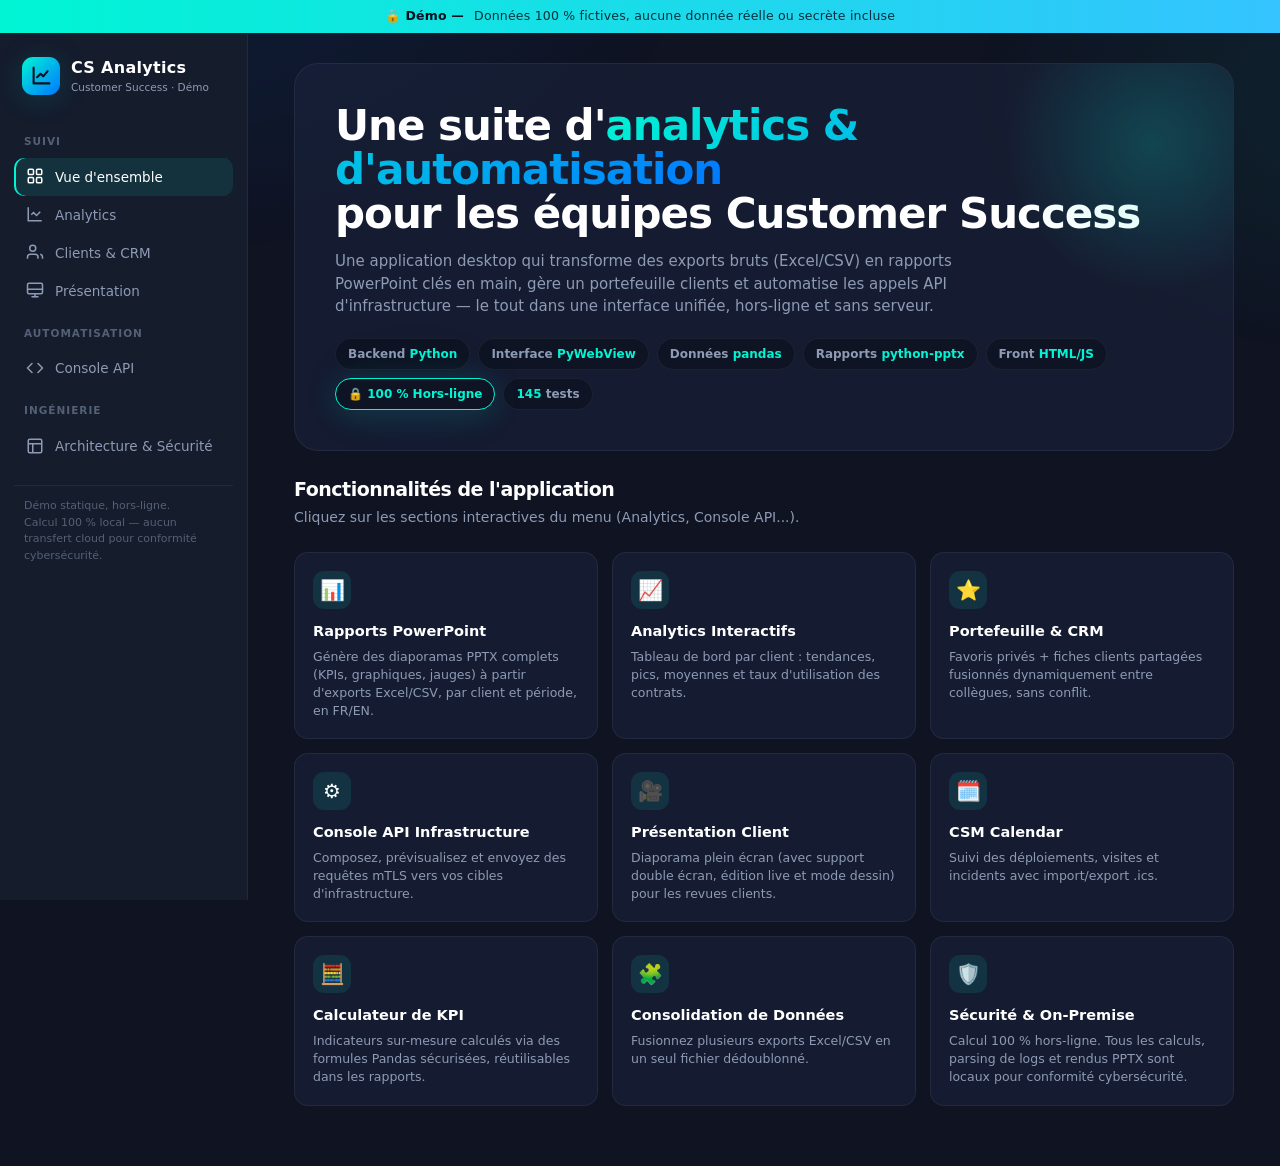
==== CS-Analytics/index.html @ fe8acfae "fix: integrate money-tracker and CS-Analytics HTML demos into subfolders to fix 404 on GitHub Pages" ====
<!DOCTYPE html>
<html lang="fr">
<head>
<meta charset="UTF-8">
<meta name="viewport" content="width=device-width, initial-scale=1.0">
<title>CS Analytics — Démo interactive</title>
<meta name="description" content="Démonstration interactive d'une application desktop d'analytics et d'automatisation (données 100 % fictives).">
<style>
  :root{
    --bg-app:#0F1322; --bg-sidebar:#151C2C; --bg-card:rgba(28,38,62,.55);
    --bg-input:rgba(13,19,33,.85); --bg-hover:rgba(255,255,255,.05);
    --accent-cyan:#00F5D4; --accent-blue:#0077FF; --accent-violet:#8F00FF;
    --grad:linear-gradient(135deg,#00F5D4 0%,#0077FF 100%);
    --grad-hover:linear-gradient(135deg,#00ffdf 0%,#1a85ff 100%);
    --glow:0 4px 30px rgba(0,245,212,.15),0 0 80px rgba(0,119,255,.05);
    --text:#FFFFFF; --text2:#8E9BB4; --text3:#536075;
    --border:1px solid rgba(255,255,255,.06);
    --r-xl:18px; --r-lg:14px; --r-md:10px; --r-sm:6px;
    --font:'Segoe UI',system-ui,-apple-system,'Inter',Roboto,sans-serif;
    --mono:ui-monospace,SFMono-Regular,Menlo,Consolas,monospace;
  }
  *,*::before,*::after{margin:0;padding:0;box-sizing:border-box}
  html{-webkit-font-smoothing:antialiased}
  body{background:var(--bg-app);color:var(--text);font-family:var(--font);font-size:14px;line-height:1.5;overflow-x:hidden}
  body::before{content:"";position:fixed;inset:0;background:
    radial-gradient(900px 500px at 12% -5%,rgba(0,119,255,.10),transparent 60%),
    radial-gradient(800px 500px at 110% 10%,rgba(0,245,212,.08),transparent 55%);
    pointer-events:none;z-index:0}
  a{color:inherit}
  ::-webkit-scrollbar{width:9px;height:9px}
  ::-webkit-scrollbar-thumb{background:rgba(255,255,255,.10);border-radius:10px}

  /* Demo banner */
  .demo-strip{position:sticky;top:0;z-index:50;display:flex;gap:10px;align-items:center;justify-content:center;
    padding:7px 14px;font-size:12.5px;font-weight:600;color:#04121f;
    background:linear-gradient(90deg,#00F5D4,#34c3ff);letter-spacing:.2px}
  .demo-strip span{opacity:.85;font-weight:500}

  .app{position:relative;z-index:1;display:flex;min-height:calc(100vh - 34px)}

  /* Sidebar */
  .sidebar{width:248px;flex-shrink:0;background:var(--bg-sidebar);border-right:var(--border);
    padding:22px 14px;position:sticky;top:34px;height:calc(100vh - 34px);overflow-y:auto}
  .brand{display:flex;align-items:center;gap:11px;padding:0 8px 22px}
  .brand .logo{width:38px;height:38px;border-radius:11px;background:var(--grad);display:grid;place-items:center;
    box-shadow:var(--glow);flex-shrink:0}
  .brand .logo svg{width:21px;height:21px;color:#04121f}
  .brand b{font-size:16px;font-weight:800;letter-spacing:.3px}
  .brand small{display:block;color:var(--text2);font-size:10.5px;font-weight:500}
  .nav-label{font-size:10.5px;text-transform:uppercase;letter-spacing:1px;color:var(--text3);
    font-weight:700;margin:16px 10px 8px}
  .nav-item{display:flex;align-items:center;gap:11px;width:100%;border:none;background:transparent;color:var(--text2);
    padding:10px 12px;border-radius:var(--r-md);cursor:pointer;font-size:13.5px;font-family:inherit;font-weight:500;
    text-align:left;transition:.15s}
  .nav-item svg{width:18px;height:18px;flex-shrink:0}
  .nav-item:hover{background:var(--bg-hover);color:var(--text)}
  .nav-item.active{background:rgba(0,245,212,.10);color:var(--text);box-shadow:inset 2px 0 0 var(--accent-cyan)}
  .sidebar-foot{margin-top:20px;padding:12px 10px;border-top:var(--border);color:var(--text3);font-size:11px}
  .sidebar-foot a{color:var(--accent-cyan);text-decoration:none}

  /* Main */
  .main{flex:1;min-width:0;padding:30px clamp(16px,4vw,46px) 60px}
  .view{display:none;animation:fade .35s ease}
  .view.active{display:block}
  @keyframes fade{from{opacity:0;transform:translateY(8px)}to{opacity:1;transform:none}}
  .page-head{margin-bottom:24px}
  .page-head h1{font-size:clamp(22px,3.4vw,30px);font-weight:800;letter-spacing:-.5px}
  .page-head p{color:var(--text2);margin-top:4px;font-size:14px}

  .card{background:var(--bg-card);border:var(--border);border-radius:var(--r-xl);padding:22px;
    backdrop-filter:blur(8px);box-shadow:0 8px 30px rgba(0,0,0,.18)}
  .card h2{font-size:16px;font-weight:700;display:flex;align-items:center;gap:9px;margin-bottom:4px}
  .card h2 .dot{width:8px;height:8px;border-radius:3px;background:var(--grad)}
  .muted{color:var(--text2);font-size:13px}
  .grid{display:grid;gap:16px}

  /* Hero */
  .hero{background:var(--bg-card);border:var(--border);border-radius:24px;padding:clamp(24px,4vw,40px);
    position:relative;overflow:hidden;margin-bottom:24px}
  .hero::after{content:"";position:absolute;right:-80px;top:-80px;width:320px;height:320px;border-radius:50%;
    background:radial-gradient(circle,rgba(0,245,212,.18),transparent 65%);pointer-events:none}
  .hero h1{font-size:clamp(26px,5vw,42px);font-weight:900;letter-spacing:-1px;line-height:1.05}
  .hero h1 .g{background:var(--grad);-webkit-background-clip:text;background-clip:text;color:transparent}
  .hero p{color:var(--text2);max-width:640px;margin-top:14px;font-size:15px}
  .hero .tags{display:flex;flex-wrap:wrap;gap:8px;margin-top:20px}
  .tag{font-size:12px;font-weight:600;padding:6px 12px;border-radius:100px;background:var(--bg-input);
    border:var(--border);color:var(--text2)}
  .tag b{color:var(--accent-cyan)}

  /* Feature bento */
  .bento{display:grid;grid-template-columns:repeat(auto-fill,minmax(230px,1fr));gap:14px}
  .feat{background:var(--bg-card);border:var(--border);border-radius:var(--r-lg);padding:18px;transition:.18s;cursor:default}
  .feat:hover{transform:translateY(-3px);border-color:rgba(0,245,212,.3);box-shadow:var(--glow)}
  .feat .ic{width:38px;height:38px;border-radius:11px;background:rgba(0,245,212,.10);display:grid;place-items:center;margin-bottom:12px}
  .feat .ic svg{width:20px;height:20px;color:var(--accent-cyan)}
  .feat h3{font-size:14.5px;font-weight:700;margin-bottom:5px}
  .feat p{font-size:12.5px;color:var(--text2);line-height:1.45}

  /* KPI cards */
  .kpis{display:grid;grid-template-columns:repeat(auto-fit,minmax(150px,1fr));gap:14px;margin-bottom:18px}
  .kpi{background:var(--bg-card);border:var(--border);border-radius:var(--r-lg);padding:16px 18px;position:relative;overflow:hidden}
  .kpi::before{content:"";position:absolute;left:0;top:0;width:100%;height:3px;background:var(--grad)}
  .kpi .v{font-size:30px;font-weight:800;letter-spacing:-1px;line-height:1}
  .kpi .l{color:var(--text2);font-size:12px;margin-top:7px}
  .kpi .d{font-size:11.5px;font-weight:700;margin-top:6px}
  .up{color:#3FB950} .down{color:#FF6B6B} .flat{color:var(--text3)}

  /* Controls */
  .controls{display:flex;flex-wrap:wrap;gap:12px;align-items:flex-end;margin-bottom:20px}
  .field{display:flex;flex-direction:column;gap:6px}
  .field label{font-size:11.5px;color:var(--text2);font-weight:600;text-transform:uppercase;letter-spacing:.5px}
  select,input,textarea{background:var(--bg-input);border:var(--border);border-radius:var(--r-sm);color:var(--text);
    font-family:inherit;font-size:13.5px;padding:9px 12px;outline:none;transition:.15s}
  select:focus,input:focus,textarea:focus{border-color:rgba(0,245,212,.4);box-shadow:0 0 0 3px rgba(0,245,212,.07)}
  textarea{resize:vertical;font-family:var(--mono);font-size:12.5px;line-height:1.5;width:100%}
  .seg{display:inline-flex;background:var(--bg-input);border-radius:100px;padding:3px;gap:3px;border:var(--border)}
  .seg button{border:none;background:transparent;color:var(--text2);font-family:inherit;font-weight:600;font-size:13px;
    padding:7px 16px;border-radius:100px;cursor:pointer;transition:.15s}
  .seg button.on{background:var(--grad);color:#04121f}

  .btn{display:inline-flex;align-items:center;gap:8px;border:none;border-radius:var(--r-md);cursor:pointer;
    font-family:inherit;font-weight:700;font-size:13.5px;padding:11px 20px;transition:.18s;background:var(--grad);color:#04121f;
    box-shadow:var(--glow)}
  .btn:hover{background:var(--grad-hover);transform:translateY(-2px)}
  .btn.ghost{background:var(--bg-input);color:var(--text2);border:var(--border);box-shadow:none}
  .btn.ghost:hover{color:var(--text);background:var(--bg-hover);transform:none}
  .btn:disabled{opacity:.5;cursor:not-allowed;transform:none}

  .two-col{display:grid;grid-template-columns:300px 1fr;gap:18px}
  .chart-wrap{background:var(--bg-card);border:var(--border);border-radius:var(--r-lg);padding:18px}
  .chart-wrap h3{font-size:13px;color:var(--text2);font-weight:600;margin-bottom:10px}
  .legend{display:flex;flex-wrap:wrap;gap:14px;margin-top:10px;font-size:12px;color:var(--text2)}
  .legend i{display:inline-block;width:11px;height:11px;border-radius:3px;margin-right:5px;vertical-align:-1px}
  .gauges{display:grid;grid-template-columns:repeat(auto-fit,minmax(150px,1fr));gap:14px}
  .gauge{background:var(--bg-input);border:var(--border);border-radius:var(--r-lg);padding:16px 10px;text-align:center}
  .gauge svg{width:100%;height:auto;max-width:138px}
  .gauge .lab{font-size:12.5px;color:var(--text2);margin-top:6px;font-weight:600}
  .gauge .raw{font-size:11px;color:var(--text3);margin-top:2px}

  table{width:100%;border-collapse:collapse;font-size:13px}
  th,td{text-align:left;padding:11px 12px;border-bottom:1px solid rgba(255,255,255,.05)}
  th{color:var(--text2);font-size:11px;text-transform:uppercase;letter-spacing:.5px;font-weight:700}
  tbody tr:hover{background:var(--bg-hover)}
  .pill{display:inline-block;font-size:11px;font-weight:700;padding:3px 9px;border-radius:100px}
  .pill.local{background:rgba(143,0,255,.14);color:#c9a6ff}
  .pill.shared{background:rgba(0,245,212,.12);color:var(--accent-cyan)}

  /* Console */
  .console-row{display:flex;gap:10px;margin-bottom:14px;flex-wrap:wrap}
  .method{width:120px}
  .method select{width:100%;font-weight:800}
  .tabs{display:flex;gap:8px;border-bottom:var(--border);padding-bottom:8px;margin:6px 0 14px}
  .tabs button{background:transparent;border:var(--border);color:var(--text2);border-radius:8px;padding:6px 13px;
    font-family:inherit;font-size:12.5px;cursor:pointer}
  .tabs button.on{background:rgba(0,119,255,.18);color:var(--text);border-color:var(--accent-cyan)}
  .tabpane{display:none} .tabpane.on{display:block}
  .radio-row{display:flex;flex-wrap:wrap;gap:16px;margin-bottom:12px}
  .radio{display:flex;align-items:center;gap:7px;color:var(--text);font-size:13px;cursor:pointer}
  .radio input{accent-color:var(--accent-cyan);width:15px;height:15px}

  /* Banner preview */
  .bn-toolbar{display:flex;justify-content:space-between;align-items:center;margin-bottom:8px}
  .bn-toolbar .lbl{font-size:11.5px;text-transform:uppercase;letter-spacing:.5px;color:var(--text2);font-weight:700}
  .bn-toggle{display:inline-flex;background:var(--bg-input);border-radius:100px;padding:2px;gap:2px}
  .bn-toggle button{border:none;background:transparent;color:var(--text2);font-weight:700;font-size:12px;
    padding:4px 12px;border-radius:100px;cursor:pointer;font-family:inherit}
  .bn-toggle button.on{background:var(--grad);color:#04121f}
  .banner{display:flex;align-items:flex-start;gap:12px;padding:13px 15px;border-radius:9px;border:1px solid}
  .banner .ic{flex-shrink:0;width:21px;height:21px;border-radius:50%;display:grid;place-items:center;font:italic 700 12px Georgia,serif;border:1.5px solid currentColor}
  .banner .txt{flex:1;font-size:13.5px;line-height:1.5}
  .banner .txt strong{display:block;margin-bottom:3px}
  .banner .x{flex-shrink:0;opacity:.5;cursor:pointer;border:none;background:none;color:inherit;font-size:15px}
  .banner.info{background:#E8EAF6;border-color:#C5CAE9;color:#303F9F} .banner.info .txt{color:#3C4257}
  .banner.warning{background:#FFF4E0;border-color:#FFD9A0;color:#B45309} .banner.warning .txt{color:#5C4426}
  .banner.critical{background:#FDECEA;border-color:#F5B7B1;color:#C0392B} .banner.critical .txt{color:#5C2A24}

  .result{display:flex;align-items:center;justify-content:space-between;gap:12px;padding:11px 14px;border-radius:var(--r-md);
    background:var(--bg-input);border-left:3px solid var(--text3);margin-top:9px;font-size:13px}
  .result.ok{border-left-color:#3FB950} .result.ko{border-left-color:#FF6B6B}
  .result .meta{font-size:11.5px;color:var(--text2);margin-top:2px}

  /* Architecture */
  .archi{display:flex;flex-direction:column;gap:10px}
  .layer{background:var(--bg-card);border:var(--border);border-radius:var(--r-md);padding:14px 16px}
  .layer b{font-size:13.5px} .layer .mods{display:flex;flex-wrap:wrap;gap:8px;margin-top:9px}
  .chip{font-size:11.5px;font-family:var(--mono);background:var(--bg-input);border:var(--border);
    padding:5px 10px;border-radius:6px;color:var(--text2)}
  .arrow{text-align:center;color:var(--text3);font-size:13px;line-height:1.2}
  .arrow code{color:var(--accent-cyan);font-family:var(--mono);font-size:11.5px}
  .sec-list{list-style:none;display:grid;gap:10px}
  .sec-list li{display:flex;gap:11px;align-items:flex-start;font-size:13.5px;color:var(--text2)}
  .sec-list li b{color:var(--text)}
  .sec-list .ok{color:var(--accent-cyan);flex-shrink:0;font-weight:800}
  .stat-row{display:grid;grid-template-columns:repeat(auto-fit,minmax(120px,1fr));gap:14px;margin-top:4px}
  .stat{background:var(--bg-card);border:var(--border);border-radius:var(--r-lg);padding:16px;text-align:center}
  .stat .n{font-size:26px;font-weight:800;background:var(--grad);-webkit-background-clip:text;background-clip:text;color:transparent}
  .stat .t{font-size:11.5px;color:var(--text2);margin-top:4px}

  /* Presentation (Slideshow) */
  .stage{min-height:min(58vh,520px);background:linear-gradient(135deg,#0c1020,#141d33);border:var(--border);
    border-radius:var(--r-xl);position:relative;overflow:hidden;display:flex;flex-direction:column;justify-content:center;
    padding:clamp(22px,4vw,48px)}
  .stage::before{content:"";position:absolute;left:0;top:0;width:100%;height:5px;background:var(--grad)}
  .slide{display:none;width:100%} .slide.on{display:block;animation:fade .35s}
  .slide .cl{font-size:clamp(28px,5vw,48px);font-weight:900;letter-spacing:-1.5px;line-height:1.05}
  .slide .sub{color:var(--accent-cyan);font-weight:700;margin-top:8px;font-size:clamp(15px,2.2vw,21px)}
  .slide .per{color:var(--text2);margin-top:12px;font-size:14px}
  .slide h2{margin-bottom:16px}
  .slide-kpis{display:grid;grid-template-columns:repeat(auto-fit,minmax(160px,1fr));gap:14px}
  .pres-bar{display:flex;align-items:center;justify-content:space-between;gap:14px;flex-wrap:wrap;margin-top:16px}
  .pres-feats{display:flex;flex-wrap:wrap;gap:8px}
  .pres-feats .tag b{color:var(--accent-cyan)}
  .pres-nav{display:flex;align-items:center;gap:12px}
  .pres-nav .btn{padding:9px 16px}
  .dot-nav{display:flex;gap:8px;justify-content:center;margin-top:16px}
  .dot-nav i{width:9px;height:9px;border-radius:50%;background:rgba(255,255,255,.22);cursor:pointer;transition:.2s}
  .dot-nav i.on{background:var(--accent-cyan);width:24px;border-radius:5px}

  /* Toast */
  .toast{position:fixed;right:20px;bottom:20px;z-index:100;min-width:260px;max-width:360px;background:var(--bg-sidebar);
    border:var(--border);border-left:4px solid var(--accent-cyan);border-radius:var(--r-md);padding:14px 16px;
    box-shadow:0 16px 50px rgba(0,0,0,.5);transform:translateY(140%);transition:.4s cubic-bezier(.34,1.56,.64,1);opacity:0}
  .toast.show{transform:none;opacity:1}
  .toast.err{border-left-color:#FF6B6B}
  .toast b{font-size:13.5px} .toast p{font-size:12px;color:var(--text2);margin-top:2px}

  /* Mobile */
  .burger{display:none;position:fixed;top:42px;left:12px;z-index:60;background:var(--bg-sidebar);border:var(--border);
    border-radius:10px;width:42px;height:42px;cursor:pointer;color:var(--text)}
  .burger svg{width:22px;height:22px}
  @media(max-width:860px){
    .two-col{grid-template-columns:1fr}
    .gauges{grid-template-columns:1fr}
    .burger{display:grid;place-items:center}
    .sidebar{position:fixed;left:0;top:34px;z-index:55;transform:translateX(-100%);transition:.25s;box-shadow:0 0 60px rgba(0,0,0,.6)}
    .sidebar.open{transform:none}
    .main{padding-top:64px}
    .scrim{position:fixed;inset:34px 0 0;background:rgba(0,0,0,.5);z-index:54;display:none}
    .scrim.show{display:block}
  }
</style>
</head>
<body>
<div class="demo-strip">🔒 Démo — <span>Données 100 % fictives, aucune donnée réelle ou secrète incluse</span></div>

<button class="burger" id="burger" aria-label="Menu">
  <svg viewBox="0 0 24 24" fill="none" stroke="currentColor" stroke-width="2"><line x1="3" y1="6" x2="21" y2="6"/><line x1="3" y1="12" x2="21" y2="12"/><line x1="3" y1="18" x2="21" y2="18"/></svg>
</button>
<div class="scrim" id="scrim"></div>

<div class="app">
  <aside class="sidebar" id="sidebar">
    <div class="brand">
      <div class="logo"><svg viewBox="0 0 24 24" fill="none" stroke="currentColor" stroke-width="2.4" stroke-linecap="round" stroke-linejoin="round"><path d="M3 3v18h18"/><path d="m7 14 4-4 3 3 5-6"/></svg></div>
      <div><b>CS Analytics</b><small>Customer Success · Démo</small></div>
    </div>
    <div class="nav-label">Suivi</div>
    <button class="nav-item active" data-view="overview"><svg viewBox="0 0 24 24" fill="none" stroke="currentColor" stroke-width="2"><rect x="3" y="3" width="7" height="7" rx="1.5"/><rect x="14" y="3" width="7" height="7" rx="1.5"/><rect x="3" y="14" width="7" height="7" rx="1.5"/><rect x="14" y="14" width="7" height="7" rx="1.5"/></svg> Vue d'ensemble</button>
    <button class="nav-item" data-view="analytics"><svg viewBox="0 0 24 24" fill="none" stroke="currentColor" stroke-width="2"><path d="M3 3v18h18"/><path d="m19 9-5 5-4-4-3 3"/></svg> Analytics</button>
    <button class="nav-item" data-view="crm"><svg viewBox="0 0 24 24" fill="none" stroke="currentColor" stroke-width="2"><path d="M16 21v-2a4 4 0 0 0-4-4H6a4 4 0 0 0-4 4v2"/><circle cx="9" cy="7" r="4"/><path d="M22 21v-2a4 4 0 0 0-3-3.87"/></svg> Clients &amp; CRM</button>
    <button class="nav-item" data-view="presentation"><svg viewBox="0 0 24 24" fill="none" stroke="currentColor" stroke-width="2" stroke-linecap="round" stroke-linejoin="round"><rect x="2" y="3" width="20" height="14" rx="2"/><line x1="2" y1="11" x2="22" y2="11"/><path d="M12 17v4"/><path d="M8 21h8"/></svg> Présentation</button>
    <div class="nav-label">Automatisation</div>
    <button class="nav-item" data-view="console"><svg viewBox="0 0 24 24" fill="none" stroke="currentColor" stroke-width="2" stroke-linecap="round" stroke-linejoin="round"><polyline points="16 18 22 12 16 6"/><polyline points="8 6 2 12 8 18"/></svg> Console API</button>
    <div class="nav-label">Ingénierie</div>
    <button class="nav-item" data-view="archi"><svg viewBox="0 0 24 24" fill="none" stroke="currentColor" stroke-width="2"><rect x="3" y="3" width="18" height="18" rx="2"/><path d="M3 9h18M9 21V9"/></svg> Architecture &amp; Sécurité</button>
    <div class="sidebar-foot">
      Démo statique, hors-ligne.<br>Calcul 100 % local — aucun transfert cloud pour conformité cybersécurité.
    </div>
  </aside>

  <main class="main">
    <!-- ════ OVERVIEW ════ -->
    <section class="view active" id="view-overview">
      <div class="hero">
        <h1>Une suite d'<span class="g">analytics &amp; d'automatisation</span><br>pour les équipes Customer Success</h1>
        <p>Une application desktop qui transforme des exports bruts (Excel/CSV) en rapports PowerPoint clés en main, gère un portefeuille clients et automatise les appels API d'infrastructure — le tout dans une interface unifiée, hors-ligne et sans serveur.</p>
        <div class="tags">
          <span class="tag">Backend <b>Python</b></span>
          <span class="tag">Interface <b>PyWebView</b></span>
          <span class="tag">Données <b>pandas</b></span>
          <span class="tag">Rapports <b>python-pptx</b></span>
          <span class="tag">Front <b>HTML/JS</b></span>
          <span class="tag" style="border-color:var(--accent-cyan);box-shadow:var(--glow)">🔒 <b>100 % Hors-ligne</b></span>
          <span class="tag"><b>145</b> tests</span>
        </div>
      </div>

      <div class="page-head"><h1 style="font-size:19px">Fonctionnalités de l'application</h1><p>Cliquez sur les sections interactives du menu (Analytics, Console API...).</p></div>
      <div class="bento" id="bento"></div>
    </section>

    <!-- ════ ANALYTICS ════ -->
    <section class="view" id="view-analytics">
      <div class="page-head"><h1>Analytics</h1><p>Tableau de bord interactif par client et par produit — KPIs, tendances, taux de consommation.</p></div>
      <div class="controls">
        <div class="field"><label>Client</label><select id="an-client"></select></div>
        <div class="field"><label>Produit</label>
          <div class="seg" id="an-prod">
            <button data-p="securedrive" class="on">SecureDrive</button>
            <button data-p="teamchat">TeamChat</button>
          </div>
        </div>
        <div class="field"><label>Période</label><select id="an-period">
          <option value="16">16 dernières semaines</option>
          <option value="12">12 dernières semaines</option>
          <option value="8">8 dernières semaines</option>
        </select></div>
        <button class="btn" id="an-gen" style="margin-left:auto">
          <svg viewBox="0 0 24 24" width="17" height="17" fill="none" stroke="currentColor" stroke-width="2" stroke-linecap="round" stroke-linejoin="round"><path d="m22 2-7 20-4-9-9-4Z"/><path d="M22 2 11 13"/></svg>
          Générer le rapport (PPTX)
        </button>
      </div>
      <div class="kpis" id="an-kpis"></div>
      <div class="card" style="margin-bottom:16px">
        <h2><span class="dot"></span> Contrat vs utilisation</h2>
        <p class="muted" style="margin-bottom:16px">Taux d'utilisation des capacités contractuelles.</p>
        <div class="gauges" id="an-gauges"></div>
      </div>
      <div class="chart-wrap" style="margin-bottom:16px">
        <h3 id="an-chart1-title">Évolution</h3>
        <div id="an-chart1"></div>
        <div class="legend" id="an-chart1-leg"></div>
      </div>
      <div class="chart-wrap">
        <h3 id="an-chart2-title">Activité secondaire</h3>
        <div id="an-chart2"></div>
        <div class="legend" id="an-chart2-leg"></div>
      </div>
    </section>

    <!-- ════ CRM ════ -->
    <section class="view" id="view-crm">
      <div class="page-head"><h1>Clients &amp; CRM</h1><p>Portefeuille personnel et base CRM partagée — deux scopes volontairement découplés.</p></div>
      <div class="two-col" style="grid-template-columns:1fr 1fr;margin-bottom:16px">
        <div class="card">
          <h2><span class="dot"></span> ⭐ Mon Portefeuille <span class="pill local" style="margin-left:auto">local · privé</span></h2>
          <p class="muted" style="margin:6px 0 14px">Clients que <b>je</b> suis. Strictement local à ma machine — jamais partagé.</p>
          <div id="crm-portfolio"></div>
        </div>
        <div class="card">
          <h2><span class="dot"></span> 🤝 Fiches clients (CRM) <span class="pill shared" style="margin-left:auto">partagé · équipe</span></h2>
          <p class="muted" style="margin:6px 0 14px">Contacts, licences, suivi — partagé et **fusionné** entre collègues (la version la plus récente l'emporte).</p>
          <div style="overflow-x:auto"><table id="crm-table"></table></div>
        </div>
      </div>
      <div class="card">
        <h2><span class="dot"></span> Pourquoi ce découplage ?</h2>
        <p class="muted" style="margin-top:8px">À l'origine, un seul fichier gérait ces deux aspects → les collègues écrasaient mutuellement leurs favoris. Le découplage en **favoris (local)** et **fiches CRM (partagé)** a éliminé les conflits : chacun garde son portefeuille privé tout en partageant une base commune de fiches synchronisées par fusion de timestamps. Entièrement couvert par tests de non-régression.</p>
      </div>
    </section>

    <!-- ════ CONSOLE ════ -->
    <section class="view" id="view-console">
      <div class="page-head"><h1>Console API (Style Postman)</h1><p>Composez une requête, prévisualisez le rendu et envoyez-la à tout un lot d'infrastructures en parallèle. **Tout est simulé** ici.</p></div>
      <div class="card">
        <div class="console-row">
          <div class="field" style="flex:1;min-width:220px"><label>Lot d'Infrastructures (multi-cibles)</label>
            <select id="co-lot"></select>
          </div>
          <div class="field method"><label>Méthode</label>
            <select id="co-method">
              <option>GET</option><option selected>POST</option><option>PUT</option><option>DELETE</option>
            </select>
          </div>
          <div class="field" style="flex:2;min-width:200px"><label>Endpoint</label>
            <input id="co-endpoint" value="/api/infra_messages">
          </div>
        </div>

        <div class="tabs">
          <button class="on" data-tab="auth">Authentification</button>
          <button data-tab="body">Corps (JSON)</button>
        </div>
        <div class="tabpane on" id="tab-auth">
          <div class="radio-row">
            <label class="radio"><input type="radio" name="auth" checked> Certificat client .p12 (mTLS)</label>
            <label class="radio"><input type="radio" name="auth"> Bearer Token</label>
          </div>
          <p class="muted">🔐 Dans l'application réelle : le mot de passe du certificat .p12 et le jeton ne sont **jamais** persistés ni écrits dans l'historique ; les clés PEM temporaires sont systématiquement supprimées après l'appel.</p>
        </div>
        <div class="tabpane" id="tab-body">
          <textarea id="co-body" rows="12" spellcheck="false"></textarea>
        </div>

        <div style="margin:16px 0 6px" id="co-preview-wrap">
          <div class="bn-toolbar">
            <span class="lbl">Aperçu du bandeau</span>
            <div class="bn-toggle"><button class="on" data-lang="fr">FR</button><button data-lang="en">EN</button></div>
          </div>
          <div class="banner info" id="co-banner">
            <span class="ic" id="co-bn-ic">i</span>
            <p class="txt"><strong id="co-bn-title"></strong><span id="co-bn-content"></span></p>
            <button class="x">✕</button>
          </div>
        </div>

        <button class="btn" id="co-send" style="margin-top:14px">
          <svg viewBox="0 0 24 24" width="17" height="17" fill="none" stroke="currentColor" stroke-width="2" stroke-linecap="round" stroke-linejoin="round"><path d="m22 2-7 20-4-9-9-4Z"/><path d="M22 2 11 13"/></svg>
          Envoyer la requête
        </button>

        <div id="co-results" style="margin-top:16px"></div>
      </div>
    </section>

    <!-- ════ PRÉSENTATION ════ -->
    <section class="view" id="view-presentation">
      <div class="page-head"><h1>Présentation</h1><p>Mode diaporama pour les revues clients — conçu pour le double écran, l'édition en direct et le dessin.</p></div>
      <div class="stage"><div class="slide on" id="pres-stage"></div></div>
      <div class="pres-bar">
        <div class="pres-feats">
          <span class="tag">🖥️ <b>Double écran</b></span>
          <span class="tag">✏️ <b>Édition live</b></span>
          <span class="tag">🖊️ <b>Mode dessin</b></span>
          <span class="tag">➕ <b>Slides manuelles</b></span>
        </div>
        <div class="pres-nav">
          <button class="btn ghost" id="pres-prev">‹ Précédent</button>
          <span class="muted" id="pres-count"></span>
          <button class="btn ghost" id="pres-next">Suivant ›</button>
        </div>
      </div>
      <div class="dot-nav" id="pres-dots"></div>
    </section>

    <!-- ════ ARCHI ════ -->
    <section class="view" id="view-archi">
      <div class="page-head"><h1>Architecture &amp; Sécurité</h1><p>Les choix d'ingénierie derrière l'application.</p></div>

      <div class="stat-row" style="margin-bottom:20px">
        <div class="stat"><div class="n">~6 400</div><div class="t">lignes de Python</div></div>
        <div class="stat"><div class="n">145</div><div class="t">tests (pytest)</div></div>
        <div class="stat"><div class="n">2</div><div class="t">moteurs produits</div></div>
        <div class="stat"><div class="n">0</div><div class="t">serveur requis</div></div>
      </div>

      <div class="card" style="margin-bottom:16px">
        <h2><span class="dot"></span> Le pont front ⇄ back</h2>
        <p class="muted" style="margin:8px 0 16px">Aucun serveur web : une fenêtre native (WebView2) affiche le HTML/JS communiquant avec Python via un pont API exposé. Les moteurs historiques de génération restent des « boîtes noires » exécutées en sous-processus sans modification.</p>
        <div class="archi">
          <div class="layer"><b>🖥️ Frontend</b> — HTML / CSS / JS<div class="mods"><span class="chip">Vue d'ensemble</span><span class="chip">Analytics</span><span class="chip">CRM</span><span class="chip">Console API</span><span class="chip">Calendrier</span></div></div>
          <div class="arrow">▲ ▼ &nbsp; Pont <code>js_api</code> (PyWebView)</div>
          <div class="layer"><b>⚙️ Backend</b> — Orchestration &amp; API<div class="mods"><span class="chip">main.py · Classe Api</span><span class="chip">config_helper</span><span class="chip">infra_scripts</span><span class="chip">calendrier_helper</span></div></div>
          <div class="arrow">▲ ▼</div>
          <div class="layer"><b>📊 Moteurs</b> — Calcul &amp; Rendu<div class="mods"><span class="chip">adaptateurs analytics</span><span class="chip">python-pptx</span><span class="chip">sous-processus (boîtes noires)</span></div></div>
        </div>
      </div>

      <div class="two-col" style="grid-template-columns:1fr 1fr">
        <div class="card">
          <h2><span class="dot"></span> Choix de Sécurité &amp; mTLS</h2>
          <ul class="sec-list" style="margin-top:14px">
            <li><span class="ok">✓</span><span><b>Calculs locaux (On-Premise)</b> — Tout le traitement de données, le parsing de logs et le rendu PPTX sont effectués localement. <b>Aucune donnée n'est jamais envoyée vers le cloud</b>, garantissant la conformité stricte avec les directives de cybersécurité.</span></li>
            <li><span class="ok">✓</span><span><b>Secrets éphémères</b> — Les mots de passe .p12 et tokens API ne sont jamais stockés ni loggués.</span></li>
            <li><span class="ok">✓</span><span><b>mTLS sécurisé</b> — Fichiers PEM temporaires extraits uniquement en mémoire puis supprimés dans un bloc <code>finally</code> strict.</span></li>
            <li><span class="ok">✓</span><span><b>Sous-processus sécurisés</b> — <code>shell=False</code>, arguments validés (noms de clients, dates) avant exécution.</span></li>
            <li><span class="ok">✓</span><span><b>Calculs de KPI encadrés</b> — Formules basées sur une liste blanche stricte de jetons, sans accès aux fonctions système.</span></li>
            <li><span class="ok">✓</span><span><b>HTTPS obligatoire</b> sur tous les appels d'infrastructure.</span></li>
          </ul>
        </div>
        <div class="card">
          <h2><span class="dot"></span> Fiabilité des Données</h2>
          <ul class="sec-list" style="margin-top:14px">
            <li><span class="ok">✓</span><span><b>Sauvegarde miroir</b> — Copie de sauvegarde automatique de chaque configuration dans le profil utilisateur (anti-perte).</span></li>
            <li><span class="ok">✓</span><span><b>Restauration intelligente</b> — Un fichier vide ne peut jamais écraser un fichier contenant des données.</span></li>
            <li><span class="ok">✓</span><span><b>Concurrent Merge</b> — Fusion des fiches partagées par timestamp (la modification la plus récente l'emporte).</span></li>
            <li><span class="ok">✓</span><span><b>Découplage local/partagé</b> — Le portefeuille privé n'est jamais propagé sur le réseau.</span></li>
            <li><span class="ok">✓</span><span><b>Résilience PPTX</b> — Interception des fichiers verrouillés par PowerPoint avec fallbacks automatiques de sauvegarde.</span></li>
          </ul>
        </div>
      </div>

      <!-- Visualiseur de flux de données sécurisé (Zéro Cloud) -->
      <div class="card" style="margin-top:16px">
        <h2><span class="dot"></span> Visualiseur de flux &amp; Confidentialité</h2>
        <p class="muted" style="margin-bottom:20px">Schéma interactif démontrant le traitement 100 % hors-ligne de vos données d'activité.</p>
        <div style="display:flex;align-items:center;justify-content:space-between;gap:20px;background:var(--bg-input);padding:24px;border-radius:var(--r-lg);border:var(--border);position:relative;overflow:hidden;flex-wrap:wrap">
          <!-- Node 1: Raw Data -->
          <div style="text-align:center;flex:1;min-width:110px">
            <div style="width:48px;height:48px;border-radius:12px;background:rgba(0,119,255,.1);display:grid;place-items:center;margin:0 auto 8px;border:1px solid var(--accent-blue)">
              📊
            </div>
            <b style="font-size:12px">Logs clients bruts</b>
            <div class="muted" style="font-size:10.5px;margin-top:2px">Exports Excel / CSV</div>
          </div>

          <!-- Arrow 1 -->
          <div style="flex:0.5;text-align:center;min-width:40px;color:var(--accent-blue);font-weight:bold;animation: pulse 1.5s infinite">
            ──►
          </div>

          <!-- Node 2: Local Process -->
          <div style="text-align:center;flex:1;min-width:130px;position:relative">
            <div style="width:54px;height:54px;border-radius:14px;background:rgba(0,245,212,.1);display:grid;place-items:center;margin:0 auto 8px;border:2px solid var(--accent-cyan);box-shadow:var(--glow)">
              ⚙️
            </div>
            <b style="font-size:12.5px;color:var(--accent-cyan)">Moteur local Python</b>
            <div class="muted" style="font-size:10.5px;margin-top:2px">Pandas &amp; python-pptx</div>
          </div>

          <!-- Arrow 2 -->
          <div style="flex:0.5;text-align:center;min-width:40px;color:var(--accent-cyan);font-weight:bold;animation: pulse 1.5s infinite">
            ──►
          </div>

          <!-- Node 3: Output PPTX -->
          <div style="text-align:center;flex:1;min-width:110px">
            <div style="width:48px;height:48px;border-radius:12px;background:rgba(143,0,255,.1);display:grid;place-items:center;margin:0 auto 8px;border:1px solid var(--accent-violet)">
              📈
            </div>
            <b style="font-size:12px">Rapport local</b>
            <div class="muted" style="font-size:10.5px;margin-top:2px">PPTX prêt à l'emploi</div>
          </div>

          <!-- Blocked Cloud Node -->
          <div style="width:100%;border-top:1px dashed rgba(255,255,255,.1);margin-top:16px;padding-top:16px;display:flex;align-items:center;justify-content:center;gap:12px;flex-wrap:wrap">
            <div style="color:#FF6B6B;font-size:16px;display:flex;align-items:center;gap:6px">
              🚫 <span style="font-size:12px;font-weight:700;text-transform:uppercase;letter-spacing:1px">Serveurs Cloud Publics (Bloqués)</span>
            </div>
            <div class="muted" style="font-size:11px">— Isolation réseau complète. Zéro fuite vers le cloud.</div>
          </div>
        </div>
      </div>
    </section>
  </main>
</div>

<div class="toast" id="toast"><b id="toast-t"></b><p id="toast-p"></p></div>

<script>
/* ════════════════ DONNÉES FICTIVES ════════════════ */
const CLIENTS = ["Acme Corp","Globex","Initech","Umbrella","Soylent","Hooli","Vandelay","Wonka Ind."];
const PRODUITS = {securedrive:"SecureDrive", teamchat:"TeamChat"};

function hashStr(s){let h=2166136261;for(let i=0;i<s.length;i++){h^=s.charCodeAt(i);h=Math.imul(h,16777619);}return h>>>0;}
function mulberry32(a){return function(){a|=0;a=a+0x6D2B79F5|0;let t=Math.imul(a^a>>>15,1|a);t=t+Math.imul(t^t>>>7,61|t)^t;return((t^t>>>14)>>>0)/4294967296;};}

function genSeries(client, prod, n){
  const rnd = mulberry32(hashStr(client+"|"+prod));
  const labels=[], out={};
  const today=new Date();
  for(let i=n-1;i>=0;i--){const d=new Date(today);d.setDate(d.getDate()-i*7);labels.push((""+d.getDate()).padStart(2,'0')+"/"+(""+(d.getMonth()+1)).padStart(2,'0'));}
  const trend=(base,vol,growth)=>{const a=[];let v=base;for(let i=0;i<n;i++){v=v*(1+growth*(rnd()-0.35)/10)+ (rnd()-0.5)*vol;a.push(Math.max(0,Math.round(v)));}return a;};
  if(prod==="securedrive"){
    out.utilisateurs=trend(80+rnd()*400,18,1.1);
    out.invites=trend(20+rnd()*120,10,1.0);
    out.stockage=trend(120+rnd()*900,40,1.2);
    out.workspace=trend(8+rnd()*40,3,0.6);
    out.file_access=trend(200+rnd()*1500,120,0.9);
    out.sharing=trend(30+rnd()*300,40,1.0);
  }else{
    out.utilisateurs=trend(60+rnd()*350,16,1.1);
    out.messages=trend(2000+rnd()*15000,1500,1.3);
    out.messages_e2e=out.messages.map(m=>Math.round(m*(0.55+rnd()*0.4)));
    out.salons=trend(15+rnd()*120,12,0.8);
    out.salons_chiff=out.salons.map(s=>Math.round(s*(0.5+rnd()*0.45)));
    out.conferences=trend(5+rnd()*60,8,0.7);
  }
  out.labels=labels;
  return out;
}

const _seriesCache={};
function series(client,prod,n){const k=client+prod+n;return _seriesCache[k]||(_seriesCache[k]=genSeries(client,prod,n));}
const sum=a=>a.reduce((x,y)=>x+y,0), mean=a=>a.length?Math.round(sum(a)/a.length):0, max=a=>a.length?Math.max(...a):0;
const fmt=n=>(""+n).replace(/\B(?=(\d{3})+(?!\d))/g," ");
function growth(a){if(a.length<3)return null;const t=Math.max(1,Math.floor(a.length/3));const f=mean(a.slice(0,t)),l=mean(a.slice(-t));if(f<=0)return null;return Math.round((l-f)/f*1000)/10;}
function gTag(g){if(g==null)return '<span class="d flat">—</span>';const c=g>1?'up':g<-1?'down':'flat';const s=g>0?'▲ +':g<0?'▼ ':'■ ';return `<span class="d ${c}">${s}${Math.abs(g)} %</span>`;}

/* ════════════════ DATAVIZ SVG (sans lib) ════════════════ */
function lineChart(seriesList, h=220){
  const W=720, H=h, pad={l:40,r:14,t:14,b:26};
  const all=seriesList.flatMap(s=>s.data);
  const maxV=Math.max(1,...all), n=seriesList[0].data.length;
  const px=i=>pad.l+(W-pad.l-pad.r)*(n<=1?0:i/(n-1));
  const py=v=>H-pad.b-(H-pad.t-pad.b)*(v/maxV);
  let g="";
  for(let k=0;k<=3;k++){const v=maxV*k/3, y=py(v);
    g+=`<line x1="${pad.l}" y1="${y}" x2="${W-pad.r}" y2="${y}" stroke="rgba(255,255,255,.06)"/>`;
    g+=`<text x="${pad.l-6}" y="${y+3}" fill="#536075" font-size="10" text-anchor="end">${fmt(Math.round(v))}</text>`;}
  seriesList.forEach((s)=>{
    const pts=s.data.map((v,i)=>`${px(i).toFixed(1)},${py(v).toFixed(1)}`).join(" ");
    const area=`${pad.l},${H-pad.b} `+pts+` ${px(n-1)},${H-pad.b}`;
    g+=`<polygon points="${area}" fill="${s.color}" opacity="0.06"/>`;
    g+=`<polyline points="${pts}" fill="none" stroke="${s.color}" stroke-width="2.4" stroke-linejoin="round" stroke-linecap="round"/>`;
    const last=s.data.length-1;
    g+=`<circle cx="${px(last)}" cy="${py(s.data[last])}" r="3.4" fill="${s.color}"/>`;
  });
  return `<svg viewBox="0 0 ${W} ${H}" width="100%" preserveAspectRatio="xMidYMid meet" style="display:block">${g}</svg>`;
}
function legend(seriesList){return seriesList.map(s=>`<span><i style="background:${s.color}"></i>${s.name}</span>`).join("");}

function gauge(pct, color, label, raw){
  pct=Math.max(0,Math.min(100,Math.round(pct)));
  const R=46, C=2*Math.PI*R, off=C*(1-pct/100);
  return `<div class="gauge">
    <svg viewBox="0 0 120 120" width="118" height="118">
      <circle cx="60" cy="60" r="${R}" fill="none" stroke="rgba(255,255,255,.07)" stroke-width="12"/>
      <circle cx="60" cy="60" r="${R}" fill="none" stroke="${color}" stroke-width="12" stroke-linecap="round"
        stroke-dasharray="${C.toFixed(1)}" stroke-dashoffset="${off.toFixed(1)}" transform="rotate(-90 60 60)"/>
      <text x="60" y="67" text-anchor="middle" fill="#fff" font-size="26" font-weight="800">${pct}%</text>
    </svg>
    <div class="lab">${label}</div><div class="raw">${raw}</div>
  </div>`;
}

/* ════════════════ NAVIGATION ════════════════ */
const sidebar=document.getElementById('sidebar'), scrim=document.getElementById('scrim');
function closeMenu(){sidebar.classList.remove('open');scrim.classList.remove('show');}
document.getElementById('burger').onclick=()=>{sidebar.classList.toggle('open');scrim.classList.toggle('show');};
scrim.onclick=closeMenu;
document.querySelectorAll('.nav-item').forEach(b=>b.onclick=()=>{
  document.querySelectorAll('.nav-item').forEach(x=>x.classList.remove('active'));
  b.classList.add('active');
  const v=b.dataset.view;
  document.querySelectorAll('.view').forEach(x=>x.classList.remove('active'));
  document.getElementById('view-'+v).classList.add('active');
  window.scrollTo({top:0,behavior:'smooth'});
  closeMenu();
  if(v==='analytics')renderAnalytics();
  if(v==='presentation')showPres(presIdx);
});

/* ════════════════ OVERVIEW (bento) ════════════════ */
const FEATURES=[
  ["📊","Rapports PowerPoint","Génère des diaporamas PPTX complets (KPIs, graphiques, jauges) à partir d'exports Excel/CSV, par client et période, en FR/EN."],
  ["📈","Analytics Interactifs","Tableau de bord par client : tendances, pics, moyennes et taux d'utilisation des contrats.","analytics"],
  ["⭐","Portefeuille & CRM","Favoris privés + fiches clients partagées fusionnés dynamiquement entre collègues, sans conflit.","crm"],
  ["⚙️","Console API Infrastructure","Composez, prévisualisez et envoyez des requêtes mTLS vers vos cibles d'infrastructure.","console"],
  ["🎥","Présentation Client","Diaporama plein écran (avec support double écran, édition live et mode dessin) pour les revues clients.","presentation"],
  ["🗓️","CSM Calendar","Suivi des déploiements, visites et incidents avec import/export .ics."],
  ["🧮","Calculateur de KPI","Indicateurs sur-mesure calculés via des formules Pandas sécurisées, réutilisables dans les rapports."],
  ["🧩","Consolidation de Données","Fusionnez plusieurs exports Excel/CSV en un seul fichier dédoublonné."],
  ["🛡️","Sécurité & On-Premise","Calcul 100 % hors-ligne. Tous les calculs, parsing de logs et rendus PPTX sont locaux pour conformité cybersécurité.","archi"],
];
document.getElementById('bento').innerHTML=FEATURES.map(f=>`
  <div class="feat" ${f[3]?`data-go="${f[3]}" style="cursor:pointer"`:''}>
    <div class="ic" style="font-size:20px">${f[0]}</div>
    <h3>${f[1]}</h3><p>${f[2]}</p>
  </div>`).join("");
document.querySelectorAll('.feat[data-go]').forEach(el=>el.onclick=()=>document.querySelector(`.nav-item[data-view="${el.dataset.go}"]`).click());

/* ════════════════ ANALYTICS ════════════════ */
const C1="#00F5D4", CB="#0077FF", CV="#8F00FF", CO="#FF8C00";
let anProd="securedrive";
const selClient=document.getElementById('an-client');
selClient.innerHTML=CLIENTS.map(c=>`<option>${c}</option>`).join("");
document.querySelectorAll('#an-prod button').forEach(b=>b.onclick=()=>{
  document.querySelectorAll('#an-prod button').forEach(x=>x.classList.remove('on'));
  b.classList.add('on');anProd=b.dataset.p;renderAnalytics();
});
document.getElementById('an-client').onchange=renderAnalytics;
document.getElementById('an-period').onchange=renderAnalytics;

function renderAnalytics(){
  const client=selClient.value, n=+document.getElementById('an-period').value;
  const s=series(client,anProd,n);
  let kpis, gauges, c1, c2;
  if(anProd==="securedrive"){
    kpis=[
      ["Utilisateurs Max",max(s.utilisateurs),growth(s.utilisateurs)],
      ["Invités Max",max(s.invites),growth(s.invites)],
      ["Stockage (Go)",s.stockage[s.stockage.length-1],growth(s.stockage)],
      ["Workspaces Actifs",s.workspace[s.workspace.length-1],growth(s.workspace)],
      ["Total Partages",sum(s.sharing),null],
    ];
    gauges=[
      gauge(72, C1, "Utilisateurs", `${fmt(max(s.utilisateurs))} / ${fmt(Math.round(max(s.utilisateurs)*1.38))}`),
      gauge(54, CV, "Invités", `${fmt(max(s.invites))} / ${fmt(Math.round(max(s.invites)*1.85))}`),
      gauge(63, "#7A90B0", "Stockage", `${fmt(s.stockage[s.stockage.length-1])} / ${fmt(Math.round(s.stockage[s.stockage.length-1]*1.6))} Go`),
    ];
    c1={title:"Utilisateurs & invités",series:[{name:"Utilisateurs",color:C1,data:s.utilisateurs},{name:"Invités",color:CB,data:s.invites}]};
    c2={title:"Activité fichiers",series:[{name:"Accès fichiers",color:CB,data:s.file_access},{name:"Partages",color:CO,data:s.sharing}]};
  }else{
    const e2e=Math.round(sum(s.messages_e2e)/Math.max(1,sum(s.messages))*100);
    const se2e=Math.round(sum(s.salons_chiff)/Math.max(1,sum(s.salons))*100);
    kpis=[
      ["Pic Utilisateurs",max(s.utilisateurs),growth(s.utilisateurs)],
      ["Total Messages",sum(s.messages),growth(s.messages)],
      ["Pic Messages",max(s.messages),null],
      ["Taux Chiffrement",e2e+" %",null],
      ["Salons Chiffrés",sum(s.salons_chiff),growth(s.salons_chiff)],
    ];
    gauges=[
      gauge(e2e, C1, "Messages Chiffrés", `${fmt(sum(s.messages_e2e))} / ${fmt(sum(s.messages))}`),
      gauge(se2e, CV, "Salons Chiffrés", `${fmt(sum(s.salons_chiff))} / ${fmt(sum(s.salons))}`),
      gauge(68, "#7A90B0", "Adoption", `${fmt(max(s.utilisateurs))} actifs`),
    ];
    c1={title:"Messages (Total vs Chiffrés)",series:[{name:"Total",color:CB,data:s.messages},{name:"Chiffrés de bout en bout",color:C1,data:s.messages_e2e}]};
    c2={title:"Salons & conférences",series:[{name:"Salons créés",color:CB,data:s.salons},{name:"Conférences",color:CO,data:s.conferences}]};
  }
  document.getElementById('an-kpis').innerHTML=kpis.map(k=>`<div class="kpi"><div class="v">${typeof k[1]==='number'?fmt(k[1]):k[1]}</div><div class="l">${k[0]}</div>${gTag(k[2])}</div>`).join("");
  document.getElementById('an-gauges').innerHTML=gauges.join("");
  document.getElementById('an-chart1-title').textContent=c1.title;
  document.getElementById('an-chart1').innerHTML=lineChart(c1.series);
  document.getElementById('an-chart1-leg').innerHTML=legend(c1.series);
  document.getElementById('an-chart2-title').textContent=c2.title;
  document.getElementById('an-chart2').innerHTML=lineChart(c2.series,200);
  document.getElementById('an-chart2-leg').innerHTML=legend(c2.series);
}
document.getElementById('an-gen').onclick=function(){
  const b=this;b.disabled=true;b.textContent="Generating…";
  setTimeout(()=>{b.disabled=false;b.innerHTML=`<svg viewBox="0 0 24 24" width="17" height="17" fill="none" stroke="currentColor" stroke-width="2" stroke-linecap="round" stroke-linejoin="round"><path d="m22 2-7 20-4-9-9-4Z"/><path d="M22 2 11 13"/></svg> Générer le rapport (PPTX)`;
    toast("Report generated (demo)", `Analytics_${PRODUITS[anProd]}_${selClient.value}.pptx`);},1400);
};

/* ════════════════ CRM ════════════════ */
const CONTACTS=["Jordan Lee","Sam Rivera","Alex Moreau","Chris Dupont","Robin Carter","Morgan Hayes","Taylor Nguyen","Casey Bernard"];
const portfolio=CLIENTS.slice(0,5).map((c,i)=>({c,p:i%2?"TeamChat":"SecureDrive"}));
document.getElementById('crm-portfolio').innerHTML=portfolio.map(o=>{
  const s=series(o.c,o.p==="TeamChat"?"teamchat":"securedrive",8);
  const spark=lineChart([{name:"",color:C1,data:s.utilisateurs}],70);
  return `<div style="display:flex;align-items:center;gap:12px;padding:10px 0;border-bottom:1px solid rgba(255,255,255,.05)">
    <div style="flex:1"><b>${o.c}</b><div class="muted" style="font-size:12px">${o.p} · ${max(s.utilisateurs)} utilisateurs actifs</div></div>
    <div style="width:120px;opacity:.9">${spark}</div></div>`;
}).join("");
document.getElementById('crm-table').innerHTML=`
  <thead><tr><th>Client</th><th>Contact Clé</th><th>Licences</th><th>Mis à jour</th></tr></thead>
  <tbody>${CLIENTS.slice(0,6).map((c,i)=>{
    const rnd=mulberry32(hashStr(c));
    const lic=[25,50,100,250,500,1200][Math.floor(rnd()*6)];
    const days=Math.floor(rnd()*20);
    return `<tr><td><b>${c}</b></td><td>${CONTACTS[i]}</td><td>${fmt(lic)}</td><td class="muted">${days}j</td></tr>`;
  }).join("")}</tbody>`;

/* ════════════════ CONSOLE API ════════════════ */
const LOTS=[
  {nom:"— Infra unique (défaut) —", infras:["https://eu-west.demo-infra.local:8443"]},
  {nom:"Europe (3 infras)", infras:["https://eu-west.demo-infra.local:8443","https://eu-north.demo-infra.local:8443","https://eu-south.demo-infra.local:8443"]},
  {nom:"Amérique (2 infras)", infras:["https://us-east.demo-infra.local:8443","https://sa-east.demo-infra.local:8443"]},
];
document.getElementById('co-lot').innerHTML=LOTS.map((l,i)=>`<option value="${i}">${l.nom}</option>`).join("");
const DEFAULT_BODY={chunk:[{id:null,from_ts:1781589600,until_ts:1783836000,unhidable_ts:1781589600,
  msg:{fr:{title:"Information importante",content:"Une opération de maintenance planifiée aura lieu prochainement. Le service restera accessible pendant toute la durée de l'intervention."},
       en:{title:"Important information",content:"A scheduled maintenance operation will take place soon. The service will remain available throughout the intervention."}},
  severity:"info",tenants:["Tenant 1","Tenant 2"]}]};
const coBody=document.getElementById('co-body');
coBody.value=JSON.stringify(DEFAULT_BODY,null,2);
let coLang="fr";
document.querySelectorAll('.tabs button').forEach(b=>b.onclick=()=>{
  document.querySelectorAll('.tabs button').forEach(x=>x.classList.remove('on'));b.classList.add('on');
  document.querySelectorAll('.tabpane').forEach(x=>x.classList.remove('on'));
  document.getElementById('tab-'+b.dataset.tab).classList.add('on');
});
document.querySelectorAll('.bn-toggle button').forEach(b=>b.onclick=()=>{
  document.querySelectorAll('.bn-toggle button').forEach(x=>x.classList.remove('on'));b.classList.add('on');
  coLang=b.dataset.lang;renderBanner();
});
coBody.addEventListener('input',renderBanner);
document.getElementById('co-method').onchange=renderBanner;
function renderBanner(){
  const wrap=document.getElementById('co-preview-wrap');
  let payload;try{payload=JSON.parse(coBody.value);}catch(e){wrap.style.display="none";return;}
  const ch=payload&&payload.chunk&&payload.chunk[0];
  if(!ch||!ch.msg){wrap.style.display="none";return;}
  wrap.style.display="";
  const sev=["info","warning","critical"].includes((ch.severity||"info").toLowerCase())?ch.severity.toLowerCase():"info";
  const lang=ch.msg[coLang]||ch.msg.fr||ch.msg.en||{};
  const bn=document.getElementById('co-banner');
  bn.className="banner "+sev;
  document.getElementById('co-bn-ic').textContent=sev==="info"?"i":"!";
  document.getElementById('co-bn-title').textContent=lang.title||"";
  document.getElementById('co-bn-content').textContent=lang.content||"";
}
renderBanner();
document.getElementById('co-send').onclick=async function(){
  const lot=LOTS[+document.getElementById('co-lot').value];
  const method=document.getElementById('co-method').value;
  const ep=document.getElementById('co-endpoint').value;
  try{JSON.parse(coBody.value);}catch(e){return toast("JSON Invalide","Veuillez corriger le corps de la requête.",true);}
  const box=document.getElementById('co-results');box.innerHTML="";
  this.disabled=true;
  for(const infra of lot.infras){
    await new Promise(r=>setTimeout(r,420));
    const ok=Math.random()>0.12;
    const code=ok?(method==="POST"?201:200):[401,409,500][Math.floor(Math.random()*3)];
    const id=Math.floor(10000+Math.random()*89999);
    const div=document.createElement('div');
    div.className="result "+(ok?"ok":"ko");
    div.innerHTML=`<div><b>${infra.replace('https://','')}</b><div class="meta">${ok?'✅':'❌'} HTTP ${code} ${ok&&method==='POST'?'· message id #'+id:''}</div></div>
      <code style="font-size:11px;color:var(--text3)">${method}</code>`;
    box.appendChild(div);
  }
  this.disabled=false;
  toast("Lot traité (démo)", `${lot.infras.length} infra(s) · ${method} ${ep}`);
};

/* ════════════════ PRÉSENTATION (diaporama) ════════════════ */
const PRES_CLIENT="Acme Corp";
function presKpi(v,l){return `<div class="kpi"><div class="v">${v}</div><div class="l">${l}</div></div>`;}
let presSlides=[], presIdx=0;
function buildPres(){
  const s=series(PRES_CLIENT,"teamchat",12);
  const e2e=Math.round(sum(s.messages_e2e)/Math.max(1,sum(s.messages))*100);
  const se2e=Math.round(sum(s.salons_chiff)/Math.max(1,sum(s.salons))*100);
  presSlides=[
    `<div class="cl">${PRES_CLIENT}</div><div class="sub">TeamChat — Activity Review</div>
     <div class="per">Last 12 weeks · ${s.labels[0]} → ${s.labels[s.labels.length-1]} · automatically generated</div>`,
    `<h2><span class="dot"></span> Key Metrics — ${PRES_CLIENT}</h2>
     <div class="slide-kpis">
       ${presKpi(fmt(max(s.utilisateurs)),"Peak Users")}
       ${presKpi(fmt(sum(s.messages)),"Total Messages")}
       ${presKpi(e2e+" %","E2E Message Rate")}
       ${presKpi(fmt(sum(s.salons)),"Rooms Created")}
       ${presKpi(se2e+" %","Encrypted Rooms")}
       ${presKpi(fmt(sum(s.conferences)),"Conferences")}
     </div>`,
    `<h2><span class="dot"></span> Messages Trend</h2>
     ${lineChart([{name:"Total",color:CB,data:s.messages},{name:"E2E",color:C1,data:s.messages_e2e}],250)}
     <div class="legend">${legend([{name:"Total",color:CB},{name:"E2E Encrypted",color:C1}])}</div>`,
    `<h2><span class="dot"></span> Adoption &amp; Encryption</h2>
     <div class="gauges">${gauge(e2e,C1,"E2E Messages","")}${gauge(se2e,CV,"Encrypted Rooms","")}${gauge(68,"#7A90B0","Adoption",fmt(max(s.utilisateurs))+" active")}</div>`,
  ];
}
function showPres(i){
  if(!presSlides.length)buildPres();
  presIdx=(i+presSlides.length)%presSlides.length;
  document.getElementById('pres-stage').innerHTML=presSlides[presIdx];
  document.getElementById('pres-count').textContent=`${presIdx+1} / ${presSlides.length}`;
  document.getElementById('pres-dots').innerHTML=presSlides.map((_,k)=>`<i class="${k===presIdx?'on':''}" data-k="${k}"></i>`).join("");
  document.querySelectorAll('#pres-dots i').forEach(d=>d.onclick=()=>showPres(+d.dataset.k));
}
document.getElementById('pres-prev').onclick=()=>showPres(presIdx-1);
document.getElementById('pres-next').onclick=()=>showPres(presIdx+1);
document.addEventListener('keydown',e=>{
  if(!document.getElementById('view-presentation').classList.contains('active'))return;
  if(e.key==='ArrowLeft')showPres(presIdx-1);
  else if(e.key==='ArrowRight')showPres(presIdx+1);
});

/* ════════════════ TOAST ════════════════ */
let _tt;
function toast(t,p,err){
  const el=document.getElementById('toast');
  document.getElementById('toast-t').textContent=t;
  document.getElementById('toast-p').textContent=p||"";
  el.className="toast show"+(err?" err":"");
  clearTimeout(_tt);_tt=setTimeout(()=>el.classList.remove('show'),3800);
}

/* init */
renderAnalytics();
</script>
</body>
</html>
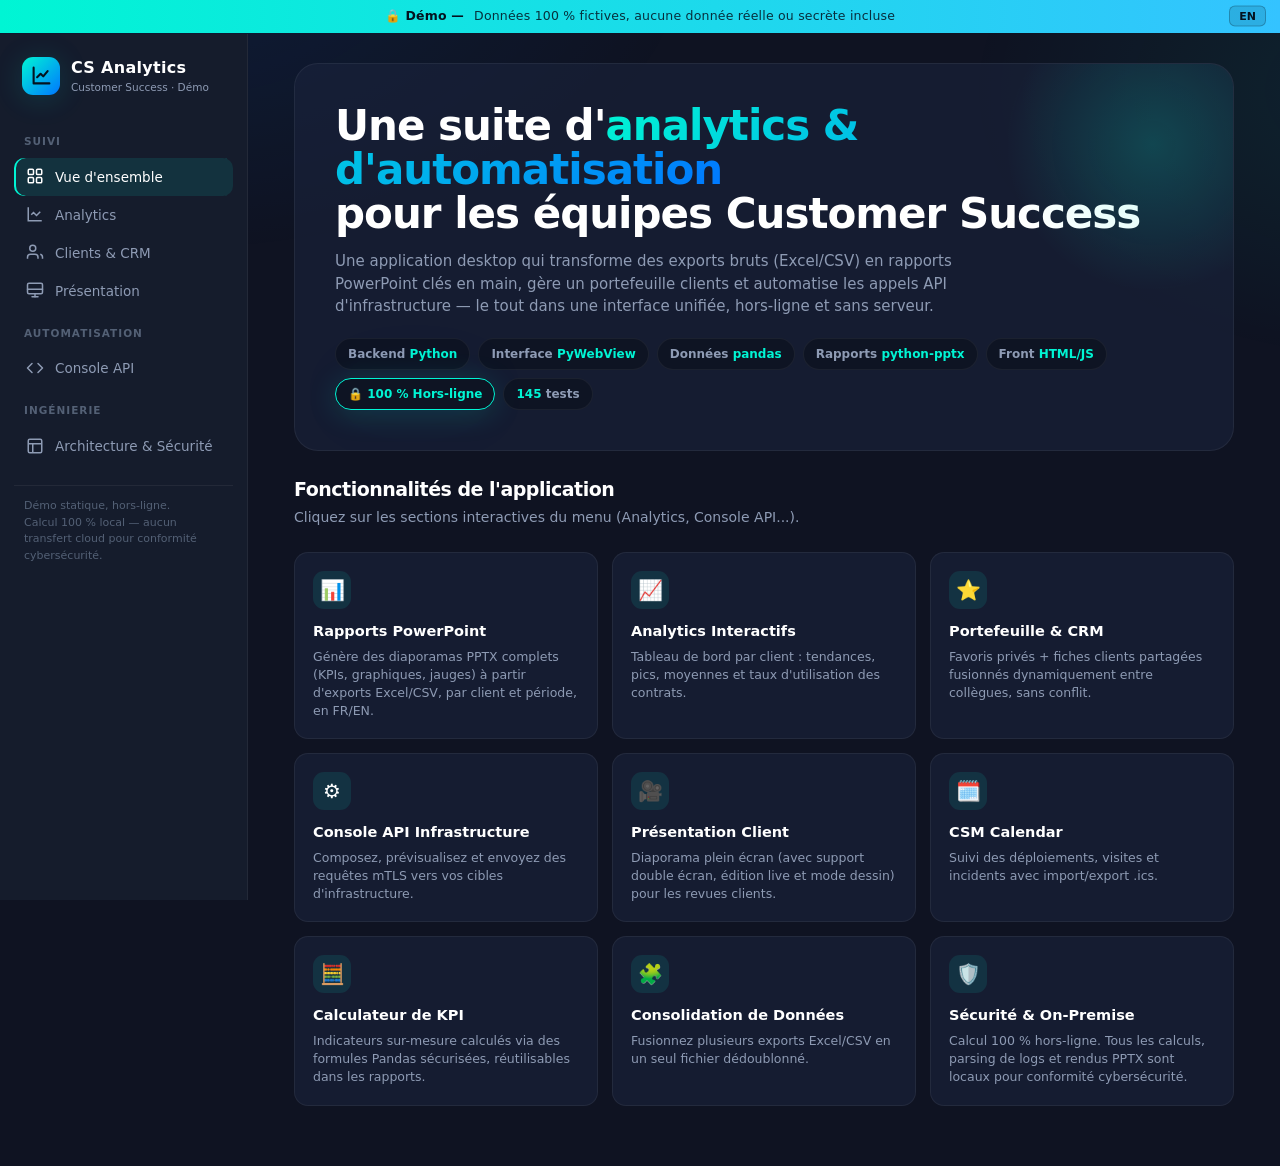
==== commit e167e223: "Add files via upload" ====
--- a/CS-Analytics/index.html
+++ b/CS-Analytics/index.html
@@ -35,6 +35,10 @@
     padding:7px 14px;font-size:12.5px;font-weight:600;color:#04121f;
     background:linear-gradient(90deg,#00F5D4,#34c3ff);letter-spacing:.2px}
   .demo-strip span{opacity:.85;font-weight:500}
+  .global-language-toggle{position:absolute;right:14px;top:50%;transform:translateY(-50%);border:1px solid rgba(4,18,31,.25);
+    background:rgba(4,18,31,.12);color:#04121f;border-radius:6px;padding:3px 9px;font:800 11px var(--font);
+    cursor:pointer;transition:.15s}
+  .global-language-toggle:hover{background:#04121f;color:#00F5D4}
 
   .app{position:relative;z-index:1;display:flex;min-height:calc(100vh - 34px)}
 
@@ -238,10 +242,17 @@
     .scrim{position:fixed;inset:34px 0 0;background:rgba(0,0,0,.5);z-index:54;display:none}
     .scrim.show{display:block}
   }
+  @media(max-width:600px){
+    .demo-strip{justify-content:flex-start;padding-right:62px}
+    .demo-strip span{overflow:hidden;text-overflow:ellipsis;white-space:nowrap}
+  }
 </style>
 </head>
 <body>
-<div class="demo-strip">🔒 Démo — <span>Données 100 % fictives, aucune donnée réelle ou secrète incluse</span></div>
+<div class="demo-strip">
+  🔒 Démo — <span>Données 100 % fictives, aucune donnée réelle ou secrète incluse</span>
+  <button class="global-language-toggle" id="global-language-toggle" type="button" onclick="toggleGlobalLanguage()" aria-label="Traduire CS Analytics en anglais">EN</button>
+</div>
 
 <button class="burger" id="burger" aria-label="Menu">
   <svg viewBox="0 0 24 24" fill="none" stroke="currentColor" stroke-width="2"><line x1="3" y1="6" x2="21" y2="6"/><line x1="3" y1="12" x2="21" y2="12"/><line x1="3" y1="18" x2="21" y2="18"/></svg>
@@ -528,6 +539,295 @@
 <div class="toast" id="toast"><b id="toast-t"></b><p id="toast-p"></p></div>
 
 <script>
+/* ════════════════ BILINGUAL UI / SHARED LANGUAGE ════════════════ */
+const CS_EN = {
+  "🔒 Démo —": "🔒 Demo —",
+  "Données 100 % fictives, aucune donnée réelle ou secrète incluse": "100% fictional data; no real or secret data included",
+  "Customer Success · Démo": "Customer Success · Demo",
+  "Suivi": "Monitoring",
+  "Vue d'ensemble": "Overview",
+  "Clients & CRM": "Clients & CRM",
+  "Présentation": "Presentation",
+  "Automatisation": "Automation",
+  "Ingénierie": "Engineering",
+  "Architecture & Sécurité": "Architecture & Security",
+  "Démo statique, hors-ligne.": "Static offline demo.",
+  "Calcul 100 % local — aucun transfert cloud pour conformité cybersécurité.": "100% local processing — no cloud transfers, ensuring cybersecurity compliance.",
+  "Une suite d'": "A suite of ",
+  "analytics & d'automatisation": "analytics & automation tools",
+  "pour les équipes Customer Success": "for Customer Success teams",
+  "Une application desktop qui transforme des exports bruts (Excel/CSV) en rapports PowerPoint clés en main, gère un portefeuille clients et automatise les appels API d'infrastructure — le tout dans une interface unifiée, hors-ligne et sans serveur.": "A desktop application that turns raw Excel/CSV exports into ready-to-use PowerPoint reports, manages a client portfolio, and automates infrastructure API calls — all in one unified, offline, serverless interface.",
+  "Données": "Data",
+  "Rapports": "Reports",
+  "100 % Hors-ligne": "100% Offline",
+  "Fonctionnalités de l'application": "Application Features",
+  "Cliquez sur les sections interactives du menu (Analytics, Console API...).": "Use the interactive menu sections (Analytics, API Console, and more).",
+  "Tableau de bord interactif par client et par produit — KPIs, tendances, taux de consommation.": "Interactive dashboard by client and product — KPIs, trends, and usage rates.",
+  "Client": "Client",
+  "Produit": "Product",
+  "Période": "Period",
+  "16 dernières semaines": "Last 16 weeks",
+  "12 dernières semaines": "Last 12 weeks",
+  "8 dernières semaines": "Last 8 weeks",
+  "Générer le rapport (PPTX)": "Generate report (PPTX)",
+  "Contrat vs utilisation": "Contract vs Usage",
+  "Taux d'utilisation des capacités contractuelles.": "Usage rate against contracted capacity.",
+  "Évolution": "Trend",
+  "Activité secondaire": "Secondary Activity",
+  "Portefeuille personnel et base CRM partagée — deux scopes volontairement découplés.": "Personal portfolio and shared CRM database — two intentionally separate scopes.",
+  "⭐ Mon Portefeuille": "⭐ My Portfolio",
+  "local · privé": "local · private",
+  "Clients que": "Clients that",
+  "je": "I",
+  "suis. Strictement local à ma machine — jamais partagé.": "manage. Stored only on my device — never shared.",
+  "🤝 Fiches clients (CRM)": "🤝 Client Records (CRM)",
+  "partagé · équipe": "shared · team",
+  "Contacts, licences, suivi — partagé et **fusionné** entre collègues (la version la plus récente l'emporte).": "Contacts, licenses, and follow-up data — shared and **merged** across team members (the latest update wins).",
+  "Pourquoi ce découplage ?": "Why separate these scopes?",
+  "À l'origine, un seul fichier gérait ces deux aspects → les collègues écrasaient mutuellement leurs favoris. Le découplage en **favoris (local)** et **fiches CRM (partagé)** a éliminé les conflits : chacun garde son portefeuille privé tout en partageant une base commune de fiches synchronisées par fusion de timestamps. Entièrement couvert par tests de non-régression.": "Originally, one file handled both areas, causing team members to overwrite one another's favorites. Splitting **favorites (local)** from **CRM records (shared)** removed those conflicts: everyone keeps a private portfolio while contributing to a shared database synchronized through timestamp-based merging. This behavior is fully covered by regression tests.",
+  "Console API (Style Postman)": "API Console (Postman Style)",
+  "Composez une requête, prévisualisez le rendu et envoyez-la à tout un lot d'infrastructures en parallèle. **Tout est simulé** ici.": "Build a request, preview its output, and send it to a batch of infrastructure targets in parallel. **Everything is simulated** here.",
+  "Lot d'Infrastructures (multi-cibles)": "Infrastructure Batch (multiple targets)",
+  "Méthode": "Method",
+  "Authentification": "Authentication",
+  "Corps (JSON)": "Body (JSON)",
+  "Certificat client .p12 (mTLS)": ".p12 client certificate (mTLS)",
+  "🔐 Dans l'application réelle : le mot de passe du certificat .p12 et le jeton ne sont **jamais** persistés ni écrits dans l'historique ; les clés PEM temporaires sont systématiquement supprimées après l'appel.": "🔐 In the real application, the .p12 certificate password and token are **never** persisted or written to history; temporary PEM keys are systematically deleted after each call.",
+  "Aperçu du bandeau": "Banner Preview",
+  "Envoyer la requête": "Send Request",
+  "Mode diaporama pour les revues clients — conçu pour le double écran, l'édition en direct et le dessin.": "Slideshow mode for client reviews — designed for dual screens, live editing, and drawing.",
+  "Double écran": "Dual Screen",
+  "Édition live": "Live Editing",
+  "Mode dessin": "Drawing Mode",
+  "Slides manuelles": "Manual Slides",
+  "‹ Précédent": "‹ Previous",
+  "Suivant ›": "Next ›",
+  "Les choix d'ingénierie derrière l'application.": "The engineering decisions behind the application.",
+  "lignes de Python": "lines of Python",
+  "moteurs produits": "product engines",
+  "serveur requis": "server required",
+  "Le pont front ⇄ back": "The Frontend ⇄ Backend Bridge",
+  "Aucun serveur web : une fenêtre native (WebView2) affiche le HTML/JS communiquant avec Python via un pont API exposé. Les moteurs historiques de génération restent des « boîtes noires » exécutées en sous-processus sans modification.": "No web server is required: a native WebView2 window displays HTML/JS that communicates with Python through an exposed API bridge. Existing generation engines remain unchanged black boxes executed as subprocesses.",
+  "Calendrier": "Calendar",
+  "Pont": "Bridge",
+  "Classe Api": "Api Class",
+  "Moteurs": "Engines",
+  "Calcul & Rendu": "Processing & Rendering",
+  "— Calcul & Rendu": "— Processing & Rendering",
+  "adaptateurs analytics": "analytics adapters",
+  "sous-processus (boîtes noires)": "subprocesses (black boxes)",
+  "Choix de Sécurité & mTLS": "Security & mTLS Decisions",
+  "Calculs locaux (On-Premise)": "Local Processing (On-Premise)",
+  "— Tout le traitement de données, le parsing de logs et le rendu PPTX sont effectués localement.": "— All data processing, log parsing, and PPTX rendering take place locally.",
+  "Aucune donnée n'est jamais envoyée vers le cloud": "No data is ever sent to the cloud",
+  ", garantissant la conformité stricte avec les directives de cybersécurité.": ", ensuring strict compliance with cybersecurity policies.",
+  "Secrets éphémères": "Ephemeral Secrets",
+  "— Les mots de passe .p12 et tokens API ne sont jamais stockés ni loggués.": "— .p12 passwords and API tokens are never stored or logged.",
+  "mTLS sécurisé": "Secure mTLS",
+  "— Fichiers PEM temporaires extraits uniquement en mémoire puis supprimés dans un bloc": "— Temporary PEM files are extracted in memory only, then deleted in a strict",
+  "strict.": "block.",
+  "Sous-processus sécurisés": "Secure Subprocesses",
+  ", arguments validés (noms de clients, dates) avant exécution.": ", with validated arguments (client names and dates) before execution.",
+  "Calculs de KPI encadrés": "Controlled KPI Calculations",
+  "— Formules basées sur une liste blanche stricte de jetons, sans accès aux fonctions système.": "— Formulas use a strict token allowlist and cannot access system functions.",
+  "HTTPS obligatoire": "HTTPS Required",
+  "sur tous les appels d'infrastructure.": "for all infrastructure calls.",
+  "Fiabilité des Données": "Data Reliability",
+  "Sauvegarde miroir": "Mirrored Backup",
+  "— Copie de sauvegarde automatique de chaque configuration dans le profil utilisateur (anti-perte).": "— Automatic backup of every configuration in the user profile to prevent data loss.",
+  "Restauration intelligente": "Safe Restore",
+  "— Un fichier vide ne peut jamais écraser un fichier contenant des données.": "— An empty file can never overwrite a file containing data.",
+  "— Fusion des fiches partagées par timestamp (la modification la plus récente l'emporte).": "— Shared records are merged by timestamp, with the latest update winning.",
+  "Découplage local/partagé": "Local/Shared Separation",
+  "— Le portefeuille privé n'est jamais propagé sur le réseau.": "— The private portfolio is never propagated over the network.",
+  "Résilience PPTX": "PPTX Resilience",
+  "— Interception des fichiers verrouillés par PowerPoint avec fallbacks automatiques de sauvegarde.": "— PowerPoint-locked files are handled with automatic backup fallbacks.",
+  "Visualiseur de flux & Confidentialité": "Data Flow & Privacy Viewer",
+  "Schéma interactif démontrant le traitement 100 % hors-ligne de vos données d'activité.": "Interactive diagram showing fully offline processing of your activity data.",
+  "Logs clients bruts": "Raw Client Logs",
+  "Moteur local Python": "Local Python Engine",
+  "Rapport local": "Local Report",
+  "PPTX prêt à l'emploi": "Ready-to-use PPTX",
+  "Serveurs Cloud Publics (Bloqués)": "Public Cloud Servers (Blocked)",
+  "— Isolation réseau complète. Zéro fuite vers le cloud.": "— Complete network isolation. Zero cloud data leakage.",
+  "Rapports PowerPoint": "PowerPoint Reports",
+  "Génère des diaporamas PPTX complets (KPIs, graphiques, jauges) à partir d'exports Excel/CSV, par client et période, en FR/EN.": "Generates complete PPTX decks (KPIs, charts, and gauges) from Excel/CSV exports by client and period, in French or English.",
+  "Analytics Interactifs": "Interactive Analytics",
+  "Tableau de bord par client : tendances, pics, moyennes et taux d'utilisation des contrats.": "Per-client dashboard with trends, peaks, averages, and contract usage rates.",
+  "Portefeuille & CRM": "Portfolio & CRM",
+  "Favoris privés + fiches clients partagées fusionnés dynamiquement entre collègues, sans conflit.": "Private favorites plus shared client records dynamically merged across team members without conflicts.",
+  "Console API Infrastructure": "Infrastructure API Console",
+  "Composez, prévisualisez et envoyez des requêtes mTLS vers vos cibles d'infrastructure.": "Build, preview, and send mTLS requests to your infrastructure targets.",
+  "Présentation Client": "Client Presentation",
+  "Diaporama plein écran (avec support double écran, édition live et mode dessin) pour les revues clients.": "Full-screen slideshow with dual-screen support, live editing, and drawing for client reviews.",
+  "Suivi des déploiements, visites et incidents avec import/export .ics.": "Tracks deployments, visits, and incidents with .ics import/export.",
+  "Calculateur de KPI": "KPI Calculator",
+  "Indicateurs sur-mesure calculés via des formules Pandas sécurisées, réutilisables dans les rapports.": "Custom metrics calculated with secure Pandas formulas and reusable in reports.",
+  "Consolidation de Données": "Data Consolidation",
+  "Fusionnez plusieurs exports Excel/CSV en un seul fichier dédoublonné.": "Merge multiple Excel/CSV exports into one deduplicated file.",
+  "Sécurité & On-Premise": "Security & On-Premise",
+  "Calcul 100 % hors-ligne. Tous les calculs, parsing de logs et rendus PPTX sont locaux pour conformité cybersécurité.": "100% offline processing. All calculations, log parsing, and PPTX rendering are local for cybersecurity compliance.",
+  "Utilisateurs Max": "Peak Users",
+  "Invités Max": "Peak Guests",
+  "Stockage (Go)": "Storage (GB)",
+  "Workspaces Actifs": "Active Workspaces",
+  "Total Partages": "Total Shares",
+  "Utilisateurs": "Users",
+  "Invités": "Guests",
+  "Stockage": "Storage",
+  "Utilisateurs & invités": "Users & Guests",
+  "Activité fichiers": "File Activity",
+  "Accès fichiers": "File Access",
+  "Partages": "Shares",
+  "Pic Utilisateurs": "Peak Users",
+  "Total Messages": "Total Messages",
+  "Pic Messages": "Peak Messages",
+  "Taux Chiffrement": "Encryption Rate",
+  "Salons Chiffrés": "Encrypted Rooms",
+  "Messages Chiffrés": "Encrypted Messages",
+  "Adoption": "Adoption",
+  "Messages (Total vs Chiffrés)": "Messages (Total vs Encrypted)",
+  "Chiffrés de bout en bout": "End-to-End Encrypted",
+  "Salons & conférences": "Rooms & Conferences",
+  "Salons créés": "Rooms Created",
+  "Conférences": "Conferences",
+  "utilisateurs actifs": "active users",
+  "Contact Clé": "Key Contact",
+  "Licences": "Licenses",
+  "Mis à jour": "Updated",
+  "— Infra unique (défaut) —": "— Single infrastructure (default) —",
+  "Europe (3 infras)": "Europe (3 targets)",
+  "Amérique (2 infras)": "Americas (2 targets)",
+  "JSON Invalide": "Invalid JSON",
+  "Veuillez corriger le corps de la requête.": "Please correct the request body.",
+  "Lot traité (démo)": "Batch Processed (Demo)"
+};
+
+const csTextOriginals = new WeakMap();
+const csAttributeOriginals = new WeakMap();
+let currentLanguage = 'fr';
+
+function getInitialLanguage() {
+  const requested = new URLSearchParams(window.location.search).get('lang');
+  if (requested === 'fr' || requested === 'en') return requested;
+  try {
+    return localStorage.getItem('portfolioLanguage') === 'en' ? 'en' : 'fr';
+  } catch (error) {
+    return 'fr';
+  }
+}
+
+function csEnglishText(value) {
+  const compact = value.trim().replace(/\s+/g, ' ');
+  let translated = CS_EN[compact];
+
+  if (!translated) {
+    translated = compact
+      .replace(/^(\d+)j$/, '$1d')
+      .replace(/^(\d+) utilisateurs actifs$/, '$1 active users')
+      .replace(/^(\d+) actifs$/, '$1 active')
+      .replace(/^Total :/, 'Total:')
+      .replace(/^(\d+) infra\(s\)/, '$1 target(s)');
+  }
+
+  if (translated === compact) return null;
+  return value.replace(value.trim(), translated);
+}
+
+function localizeCsTextNode(node) {
+  if (!node.nodeValue.trim() || ['SCRIPT', 'STYLE', 'NOSCRIPT'].includes(node.parentElement?.tagName)) return;
+
+  if (currentLanguage === 'fr') {
+    if (csTextOriginals.has(node) && node.nodeValue !== csTextOriginals.get(node)) {
+      node.nodeValue = csTextOriginals.get(node);
+    }
+    return;
+  }
+
+  const original = csTextOriginals.get(node) || node.nodeValue;
+  const translated = csEnglishText(original);
+  if (translated && node.nodeValue !== translated) {
+    if (!csTextOriginals.has(node)) csTextOriginals.set(node, original);
+    node.nodeValue = translated;
+  }
+}
+
+function localizeCsElementAttributes(element) {
+  ['placeholder', 'title', 'aria-label'].forEach(attribute => {
+    if (!element.hasAttribute?.(attribute)) return;
+    const originals = csAttributeOriginals.get(element) || {};
+
+    if (currentLanguage === 'fr') {
+      if (originals[attribute] && element.getAttribute(attribute) !== originals[attribute]) {
+        element.setAttribute(attribute, originals[attribute]);
+      }
+      return;
+    }
+
+    const original = originals[attribute] || element.getAttribute(attribute);
+    const translated = csEnglishText(original);
+    if (translated && element.getAttribute(attribute) !== translated) {
+      originals[attribute] = original;
+      csAttributeOriginals.set(element, originals);
+      element.setAttribute(attribute, translated);
+    }
+  });
+}
+
+function localizeCsSubtree(root) {
+  if (root.nodeType === Node.TEXT_NODE) {
+    localizeCsTextNode(root);
+    return;
+  }
+
+  if (root.nodeType !== Node.ELEMENT_NODE && root !== document.body) return;
+  if (root.nodeType === Node.ELEMENT_NODE) localizeCsElementAttributes(root);
+
+  const walker = document.createTreeWalker(root, NodeFilter.SHOW_ELEMENT | NodeFilter.SHOW_TEXT);
+  let node;
+  while ((node = walker.nextNode())) {
+    if (node.nodeType === Node.TEXT_NODE) localizeCsTextNode(node);
+    else localizeCsElementAttributes(node);
+  }
+}
+
+function applyLanguage(language, notifyParent = false) {
+  currentLanguage = language === 'en' ? 'en' : 'fr';
+  document.documentElement.lang = currentLanguage;
+  document.title = currentLanguage === 'en' ? 'CS Analytics — Interactive Demo' : 'CS Analytics — Démo interactive';
+  document.querySelector('meta[name="description"]').content = currentLanguage === 'en'
+    ? 'Interactive demo of a desktop analytics and automation application using 100% fictional data.'
+    : "Démonstration interactive d'une application desktop d'analytics et d'automatisation (données 100 % fictives).";
+
+  const button = document.getElementById('global-language-toggle');
+  button.textContent = currentLanguage === 'en' ? 'FR' : 'EN';
+  button.setAttribute('aria-label', currentLanguage === 'en' ? 'Switch CS Analytics to French' : 'Traduire CS Analytics en anglais');
+
+  try {
+    localStorage.setItem('portfolioLanguage', currentLanguage);
+  } catch (error) {
+    // Language switching remains available when storage is disabled.
+  }
+
+  localizeCsSubtree(document.body);
+
+  if (typeof coLang !== 'undefined') {
+    coLang = currentLanguage;
+    document.querySelectorAll('.bn-toggle button').forEach(control => {
+      control.classList.toggle('on', control.dataset.lang === currentLanguage);
+    });
+    renderBanner();
+  }
+
+  if (notifyParent && window.parent !== window) {
+    window.parent.postMessage({ type: 'portfolio-language', language: currentLanguage }, '*');
+  }
+}
+
+function toggleGlobalLanguage() {
+  applyLanguage(currentLanguage === 'fr' ? 'en' : 'fr', true);
+}
+
 /* ════════════════ DONNÉES FICTIVES ════════════════ */
 const CLIENTS = ["Acme Corp","Globex","Initech","Umbrella","Soylent","Hooli","Vandelay","Wonka Ind."];
 const PRODUITS = {securedrive:"SecureDrive", teamchat:"TeamChat"};
@@ -840,6 +1140,36 @@
 
 /* init */
 renderAnalytics();
+currentLanguage = getInitialLanguage();
+applyLanguage(currentLanguage);
+
+const csMutationObserver = new MutationObserver(mutations => {
+  if (currentLanguage !== 'en') return;
+  mutations.forEach(mutation => {
+    mutation.addedNodes.forEach(localizeCsSubtree);
+  });
+});
+csMutationObserver.observe(document.body, { childList: true, subtree: true });
+
+window.addEventListener('message', event => {
+  if (
+    event.data?.type === 'portfolio-language' &&
+    ['fr', 'en'].includes(event.data.language) &&
+    event.data.language !== currentLanguage
+  ) {
+    applyLanguage(event.data.language);
+  }
+});
+
+window.addEventListener('storage', event => {
+  if (
+    event.key === 'portfolioLanguage' &&
+    ['fr', 'en'].includes(event.newValue) &&
+    event.newValue !== currentLanguage
+  ) {
+    applyLanguage(event.newValue);
+  }
+});
 </script>
 </body>
 </html>
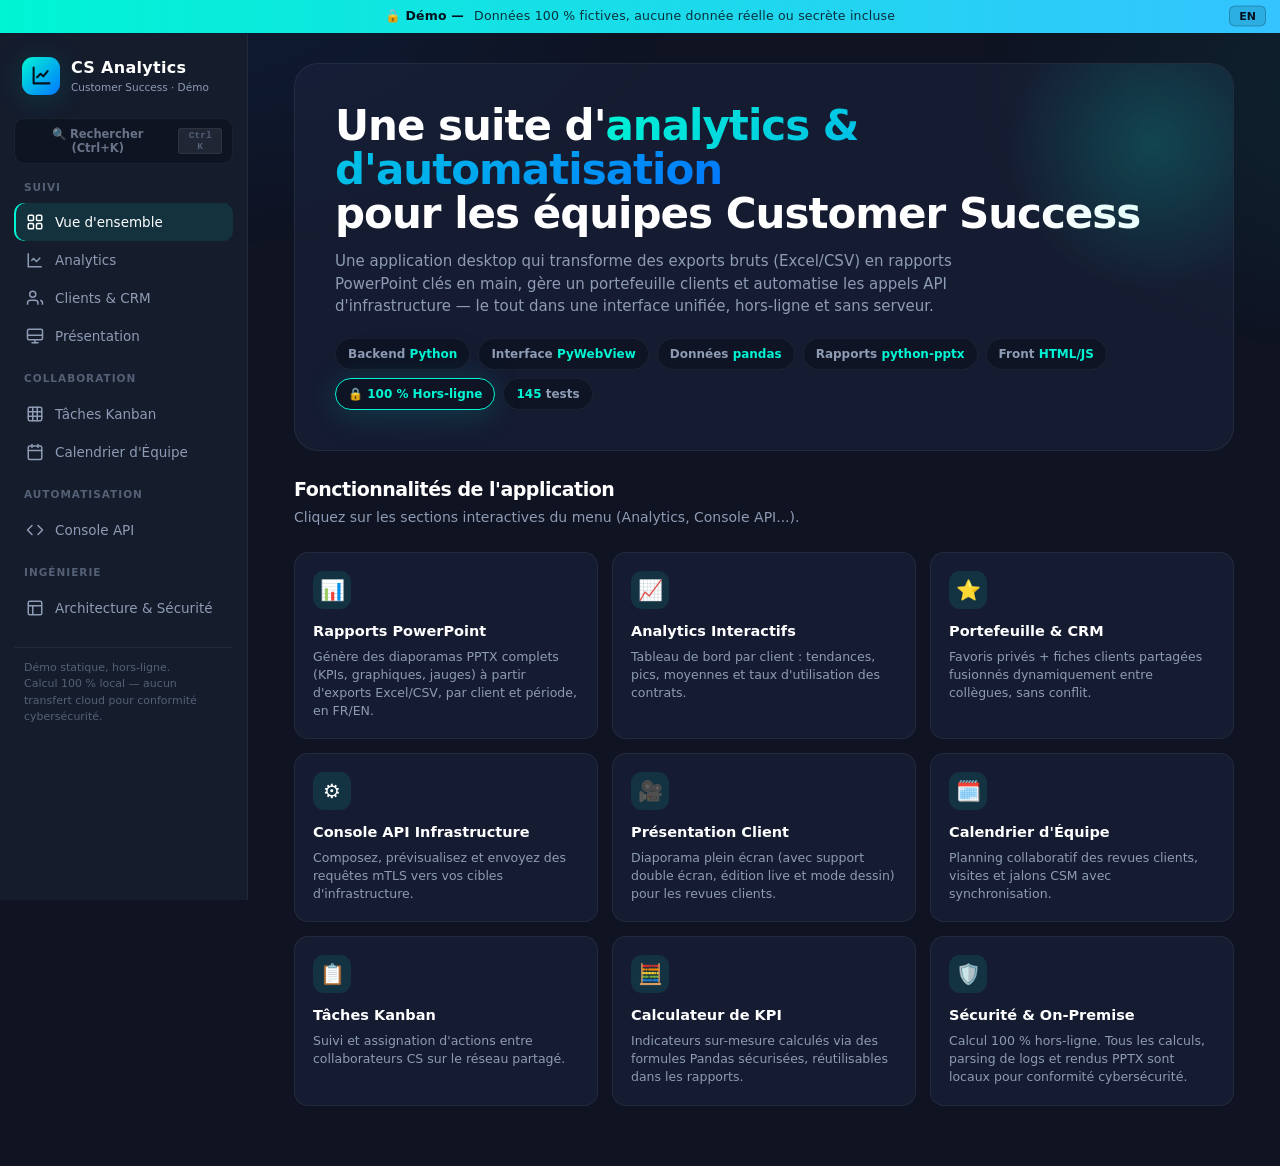
==== commit cd167779: "Update CS Analytics: add Kanban, team calendar, Notion CRM views, templates, Ctrl+K palette and upda" ====
--- a/CS-Analytics/index.html
+++ b/CS-Analytics/index.html
@@ -265,11 +265,18 @@
       <div class="logo"><svg viewBox="0 0 24 24" fill="none" stroke="currentColor" stroke-width="2.4" stroke-linecap="round" stroke-linejoin="round"><path d="M3 3v18h18"/><path d="m7 14 4-4 3 3 5-6"/></svg></div>
       <div><b>CS Analytics</b><small>Customer Success · Démo</small></div>
     </div>
+    <button class="btn ghost" id="sidebar-search-btn" style="width:100%;margin-bottom:10px;padding:8px 10px;font-size:11.5px;display:flex;align-items:center;justify-content:space-between;border-radius:var(--r-md);background:var(--bg-input);cursor:pointer">
+      <span style="opacity:0.7">🔍 Rechercher (Ctrl+K)</span>
+      <kbd style="font-size:9.5px;background:rgba(255,255,255,.08);padding:1px 4px;border-radius:3px;border:var(--border);color:var(--text3)">Ctrl K</kbd>
+    </button>
     <div class="nav-label">Suivi</div>
     <button class="nav-item active" data-view="overview"><svg viewBox="0 0 24 24" fill="none" stroke="currentColor" stroke-width="2"><rect x="3" y="3" width="7" height="7" rx="1.5"/><rect x="14" y="3" width="7" height="7" rx="1.5"/><rect x="3" y="14" width="7" height="7" rx="1.5"/><rect x="14" y="14" width="7" height="7" rx="1.5"/></svg> Vue d'ensemble</button>
     <button class="nav-item" data-view="analytics"><svg viewBox="0 0 24 24" fill="none" stroke="currentColor" stroke-width="2"><path d="M3 3v18h18"/><path d="m19 9-5 5-4-4-3 3"/></svg> Analytics</button>
     <button class="nav-item" data-view="crm"><svg viewBox="0 0 24 24" fill="none" stroke="currentColor" stroke-width="2"><path d="M16 21v-2a4 4 0 0 0-4-4H6a4 4 0 0 0-4 4v2"/><circle cx="9" cy="7" r="4"/><path d="M22 21v-2a4 4 0 0 0-3-3.87"/></svg> Clients &amp; CRM</button>
     <button class="nav-item" data-view="presentation"><svg viewBox="0 0 24 24" fill="none" stroke="currentColor" stroke-width="2" stroke-linecap="round" stroke-linejoin="round"><rect x="2" y="3" width="20" height="14" rx="2"/><line x1="2" y1="11" x2="22" y2="11"/><path d="M12 17v4"/><path d="M8 21h8"/></svg> Présentation</button>
+    <div class="nav-label">Collaboration</div>
+    <button class="nav-item" data-view="taches"><svg viewBox="0 0 24 24" fill="none" stroke="currentColor" stroke-width="2" stroke-linecap="round" stroke-linejoin="round"><rect x="3" y="3" width="18" height="18" rx="2"/><path d="M9 3v18"/><path d="M15 3v18"/><path d="M3 9h18"/><path d="M3 15h18"/></svg> Tâches Kanban</button>
+    <button class="nav-item" data-view="team-calendrier"><svg viewBox="0 0 24 24" fill="none" stroke="currentColor" stroke-width="2" stroke-linecap="round" stroke-linejoin="round"><rect x="3" y="4" width="18" height="18" rx="2" ry="2"/><line x1="16" y1="2" x2="16" y2="6"/><line x1="8" y1="2" x2="8" y2="6"/><line x1="3" y1="10" x2="21" y2="10"/></svg> Calendrier d'Équipe</button>
     <div class="nav-label">Automatisation</div>
     <button class="nav-item" data-view="console"><svg viewBox="0 0 24 24" fill="none" stroke="currentColor" stroke-width="2" stroke-linecap="round" stroke-linejoin="round"><polyline points="16 18 22 12 16 6"/><polyline points="8 6 2 12 8 18"/></svg> Console API</button>
     <div class="nav-label">Ingénierie</div>
@@ -348,15 +355,113 @@
           <p class="muted" style="margin:6px 0 14px">Clients que <b>je</b> suis. Strictement local à ma machine — jamais partagé.</p>
           <div id="crm-portfolio"></div>
         </div>
-        <div class="card">
-          <h2><span class="dot"></span> 🤝 Fiches clients (CRM) <span class="pill shared" style="margin-left:auto">partagé · équipe</span></h2>
-          <p class="muted" style="margin:6px 0 14px">Contacts, licences, suivi — partagé et **fusionné** entre collègues (la version la plus récente l'emporte).</p>
-          <div style="overflow-x:auto"><table id="crm-table"></table></div>
+        <div class="card" style="display:flex;flex-direction:column">
+          <div style="display:flex;justify-content:space-between;align-items:center;margin-bottom:12px;flex-wrap:wrap;gap:8px">
+            <h2><span class="dot"></span> 🤝 Fiches clients (CRM) <span class="pill shared" style="margin-left:8px">partagé</span></h2>
+            <div class="seg" id="crm-view-mode">
+              <button data-v="table" class="on" style="padding:4px 10px;font-size:11.5px">Table</button>
+              <button data-v="gallery" style="padding:4px 10px;font-size:11.5px">Galerie</button>
+              <button data-v="fiche" style="padding:4px 10px;font-size:11.5px">Fiche</button>
+            </div>
+          </div>
+          <p class="muted" style="margin-bottom:14px">Contacts, licences, suivi — partagé et **fusionné** (la version la plus récente l'emporte).</p>
+          <div id="crm-view-container" style="flex:1">
+            <div style="overflow-x:auto"><table id="crm-table"></table></div>
+          </div>
         </div>
       </div>
       <div class="card">
         <h2><span class="dot"></span> Pourquoi ce découplage ?</h2>
         <p class="muted" style="margin-top:8px">À l'origine, un seul fichier gérait ces deux aspects → les collègues écrasaient mutuellement leurs favoris. Le découplage en **favoris (local)** et **fiches CRM (partagé)** a éliminé les conflits : chacun garde son portefeuille privé tout en partageant une base commune de fiches synchronisées par fusion de timestamps. Entièrement couvert par tests de non-régression.</p>
+      </div>
+    </section>
+
+    <!-- ════ KANBAN ════ -->
+    <section class="view" id="view-taches">
+      <div class="page-head">
+        <h1>Tâches Kanban Collaboratives</h1>
+        <p>Suivi et assignation d'actions entre CS. Données stockées unitairement sur disque avec écriture atomique anti-corruption.</p>
+      </div>
+      
+      <!-- Kanban Columns -->
+      <div style="display:grid;grid-template-columns:repeat(auto-fit,minmax(280px,1fr));gap:18px;align-items:start" id="kanban-board">
+        <!-- A Faire -->
+        <div class="card" style="padding:16px;background:rgba(28,38,62,.3);border-color:rgba(255,255,255,.04)">
+          <h2 style="font-size:14.5px;margin-bottom:12px;display:flex;align-items:center;justify-content:space-between">
+            <span>📋 À Faire</span>
+            <span class="pill" style="background:rgba(255,255,255,.05);color:var(--text2)">3</span>
+          </h2>
+          <div style="display:grid;gap:10px" id="col-todo">
+            <!-- Cards will be injected via JS -->
+          </div>
+        </div>
+
+        <!-- En Cours -->
+        <div class="card" style="padding:16px;background:rgba(28,38,62,.35);border-color:rgba(255,255,255,.04)">
+          <h2 style="font-size:14.5px;margin-bottom:12px;display:flex;align-items:center;justify-content:space-between">
+            <span>⚡ En Cours</span>
+            <span class="pill" style="background:rgba(0,119,255,.15);color:var(--accent-blue)">2</span>
+          </h2>
+          <div style="display:grid;gap:10px" id="col-progress">
+            <!-- Cards will be injected via JS -->
+          </div>
+        </div>
+
+        <!-- Fait -->
+        <div class="card" style="padding:16px;background:rgba(28,38,62,.4);border-color:rgba(255,255,255,.04)">
+          <h2 style="font-size:14.5px;margin-bottom:12px;display:flex;align-items:center;justify-content:space-between">
+            <span>✅ Terminé</span>
+            <span class="pill" style="background:rgba(0,245,212,.12);color:var(--accent-cyan)">4</span>
+          </h2>
+          <div style="display:grid;gap:10px" id="col-done">
+            <!-- Cards will be injected via JS -->
+          </div>
+        </div>
+      </div>
+      
+      <div class="card" style="margin-top:18px">
+        <h2><span class="dot"></span> Stockage unitaire &amp; Résilience réseau</h2>
+        <p class="muted" style="margin-top:8px">Chaque tâche est stockée dans son propre fichier JSON sous <code>CS_Partage/taches/&lt;uuid&gt;.json</code>. L'utilisation d'une écriture atomique (écriture temporaire puis déplacement système via <code>os.replace</code>) prévient toute corruption de fichier sur le partage réseau, tandis qu'un polling régulier rafraîchit l'interface pour tous les CS en temps réel.</p>
+      </div>
+    </section>
+
+    <!-- ════ TEAM CALENDAR ════ -->
+    <section class="view" id="view-team-calendrier">
+      <div class="page-head">
+        <h1>Calendrier d'Équipe Partagé</h1>
+        <p>Planning collaboratif des revues clients, jalons et interventions d'infrastructure.</p>
+      </div>
+      
+      <div class="two-col" style="grid-template-columns:1.3fr 0.7fr">
+        <!-- Monthly Grid -->
+        <div class="card">
+          <div style="display:flex;justify-content:space-between;align-items:center;margin-bottom:16px">
+            <h2 style="font-size:15px"><span class="dot"></span> Juillet 2026</h2>
+            <div style="display:flex;gap:6px">
+              <button class="btn ghost" style="padding:5px 10px;font-size:12px">‹ Précédent</button>
+              <button class="btn ghost" style="padding:5px 10px;font-size:12px">Suivant ›</button>
+            </div>
+          </div>
+          
+          <!-- Calendar grid header -->
+          <div style="display:grid;grid-template-columns:repeat(7,1fr);text-align:center;font-weight:700;font-size:11px;color:var(--text3);text-transform:uppercase;margin-bottom:8px">
+            <span>Lun</span><span>Mar</span><span>Mer</span><span>Jeu</span><span>Ven</span><span>Sam</span><span>Dim</span>
+          </div>
+          
+          <!-- Calendar cells -->
+          <div style="display:grid;grid-template-columns:repeat(7,1fr);grid-auto-rows:minmax(52px,auto);gap:4px" id="calendar-grid">
+            <!-- Injected via JS -->
+          </div>
+        </div>
+        
+        <!-- Agenda Sidebar -->
+        <div class="card">
+          <h2><span class="dot"></span> Événements à venir</h2>
+          <p class="muted" style="margin-bottom:14px">Sélectionnez un jour pour filtrer ou ajouter un événement.</p>
+          <div style="display:grid;gap:10px" id="calendar-agenda">
+            <!-- Injected via JS -->
+          </div>
+        </div>
       </div>
     </section>
 
@@ -390,6 +495,10 @@
           <p class="muted">🔐 Dans l'application réelle : le mot de passe du certificat .p12 et le jeton ne sont **jamais** persistés ni écrits dans l'historique ; les clés PEM temporaires sont systématiquement supprimées après l'appel.</p>
         </div>
         <div class="tabpane" id="tab-body">
+          <div style="display:flex;justify-content:space-between;align-items:center;margin-bottom:6px">
+            <span class="muted" style="font-size:11.5px">Format JSON requis</span>
+            <button class="btn ghost" id="btn-templates" style="padding:4px 8px;font-size:11px;border-radius:4px;cursor:pointer">📋 Modèles</button>
+          </div>
           <textarea id="co-body" rows="12" spellcheck="false"></textarea>
         </div>
 
@@ -439,8 +548,8 @@
       <div class="page-head"><h1>Architecture &amp; Sécurité</h1><p>Les choix d'ingénierie derrière l'application.</p></div>
 
       <div class="stat-row" style="margin-bottom:20px">
-        <div class="stat"><div class="n">~6 400</div><div class="t">lignes de Python</div></div>
-        <div class="stat"><div class="n">145</div><div class="t">tests (pytest)</div></div>
+        <div class="stat"><div class="n">+16 000</div><div class="t">lignes de Python</div></div>
+        <div class="stat"><div class="n">211</div><div class="t">tests (pytest)</div></div>
         <div class="stat"><div class="n">2</div><div class="t">moteurs produits</div></div>
         <div class="stat"><div class="n">0</div><div class="t">serveur requis</div></div>
       </div>
@@ -534,6 +643,37 @@
       </div>
     </section>
   </main>
+</div>
+
+<!-- Modal Templates -->
+<div id="modal-templates" style="position:fixed;inset:0;background:rgba(0,0,0,.65);backdrop-filter:blur(4px);z-index:105;display:none;place-items:center;padding:16px">
+  <div class="card" style="width:100%;max-width:520px;max-height:85vh;display:flex;flex-direction:column;gap:14px;overflow:hidden;background:#151C2C">
+    <div style="display:flex;justify-content:space-between;align-items:center">
+      <h2><span class="dot"></span> Modèles de Commentaires</h2>
+      <button onclick="closeTemplatesModal()" style="background:transparent;border:none;color:var(--text2);cursor:pointer;font-size:18px">✕</button>
+    </div>
+    <p class="muted" style="font-size:12.5px">Sélectionnez un modèle. Les placeholders (ex. <code>{pic_utilisateurs}</code>) seront remplacés automatiquement par les calculs de la page.</p>
+    <div style="display:flex;gap:6px;overflow-x:auto;padding-bottom:4px" id="template-categories">
+      <!-- Injected via JS -->
+    </div>
+    <div style="flex:1;overflow-y:auto;display:grid;gap:8px;padding-right:4px" id="template-list">
+      <!-- Injected via JS -->
+    </div>
+  </div>
+</div>
+
+<!-- Modal Palette -->
+<div id="modal-palette" style="position:fixed;inset:0;background:rgba(0,0,0,.65);backdrop-filter:blur(6px);z-index:110;display:none;place-items:start;justify-content:center;padding-top:10vh;padding-left:16px;padding-right:16px">
+  <div class="card" style="width:100%;max-width:580px;background:#151C2C;padding:8px;border-radius:var(--r-xl);box-shadow:0 24px 70px rgba(0,0,0,.6);overflow:hidden;display:flex;flex-direction:column;gap:4px">
+    <div style="display:flex;align-items:center;gap:12px;padding:10px 14px;border-bottom:1px solid rgba(255,255,255,.05)">
+      <span style="font-size:16px">🔍</span>
+      <input type="text" id="palette-search" placeholder="Rechercher une action ou un client (ex. 'Analytics', 'Acme')..." style="flex:1;background:transparent;border:none;color:#fff;outline:none;font-size:14.5px;padding:0" autocomplete="off">
+      <kbd style="font-size:9.5px;background:rgba(255,255,255,.08);padding:1px 4px;border-radius:3px;border:var(--border);color:var(--text3)">ESC</kbd>
+    </div>
+    <div style="max-height:340px;overflow-y:auto;padding:6px;display:grid;gap:2px" id="palette-results">
+      <!-- Injected via JS -->
+    </div>
+  </div>
 </div>
 
 <div class="toast" id="toast"><b id="toast-t"></b><p id="toast-p"></p></div>
@@ -551,6 +691,23 @@
   "Automatisation": "Automation",
   "Ingénierie": "Engineering",
   "Architecture & Sécurité": "Architecture & Security",
+  "Collaboration": "Collaboration",
+  "Tâches Kanban": "Kanban Tasks",
+  "Calendrier d'Équipe": "Team Calendar",
+  "Tâches Kanban Collaboratives": "Collaborative Kanban Tasks",
+  "Suivi et assignation d'actions entre CS. Données stockées unitairement sur disque avec écriture atomique anti-corruption.": "Follow-up and action assignments between CS members. Atomically written single JSON files.",
+  "Stockage unitaire & résilience réseau": "Single JSON storage & network resilience",
+  "Planning collaboratif des revues clients, jalons et interventions d'infrastructure.": "Collaborative planning for client reviews, milestones, and infrastructure tasks.",
+  "Événements à venir": "Upcoming Events",
+  "Sélectionnez un jour pour filtrer ou ajouter un événement.": "Select a day to filter or add an event.",
+  "Modèles de Commentaires": "Comment Templates",
+  "Sélectionnez un modèle. Les placeholders (ex. {pic_utilisateurs}) seront remplacés automatiquement par les calculs de la page.": "Select a template. Placeholders (e.g. {pic_utilisateurs}) will be replaced on the fly.",
+  "Format JSON requis": "JSON Format Required",
+  "Modèles": "Templates",
+  "Table": "Table",
+  "Galerie": "Gallery",
+  "Fiche": "Record",
+  "🔍 Rechercher (Ctrl+K)": "🔍 Search (Ctrl+K)",
   "Démo statique, hors-ligne.": "Static offline demo.",
   "Calcul 100 % local — aucun transfert cloud pour conformité cybersécurité.": "100% local processing — no cloud transfers, ensuring cybersecurity compliance.",
   "Une suite d'": "A suite of ",
@@ -919,6 +1076,8 @@
   closeMenu();
   if(v==='analytics')renderAnalytics();
   if(v==='presentation')showPres(presIdx);
+  if(v==='taches')renderKanban();
+  if(v==='team-calendrier')renderTeamCalendar();
 });
 
 /* ════════════════ OVERVIEW (bento) ════════════════ */
@@ -928,9 +1087,9 @@
   ["⭐","Portefeuille & CRM","Favoris privés + fiches clients partagées fusionnés dynamiquement entre collègues, sans conflit.","crm"],
   ["⚙️","Console API Infrastructure","Composez, prévisualisez et envoyez des requêtes mTLS vers vos cibles d'infrastructure.","console"],
   ["🎥","Présentation Client","Diaporama plein écran (avec support double écran, édition live et mode dessin) pour les revues clients.","presentation"],
-  ["🗓️","CSM Calendar","Suivi des déploiements, visites et incidents avec import/export .ics."],
+  ["🗓️","Calendrier d'Équipe","Planning collaboratif des revues clients, visites et jalons CSM avec synchronisation.","team-calendrier"],
+  ["📋","Tâches Kanban","Suivi et assignation d'actions entre collaborateurs CS sur le réseau partagé.","taches"],
   ["🧮","Calculateur de KPI","Indicateurs sur-mesure calculés via des formules Pandas sécurisées, réutilisables dans les rapports."],
-  ["🧩","Consolidation de Données","Fusionnez plusieurs exports Excel/CSV en un seul fichier dédoublonné."],
   ["🛡️","Sécurité & On-Premise","Calcul 100 % hors-ligne. Tous les calculs, parsing de logs et rendus PPTX sont locaux pour conformité cybersécurité.","archi"],
 ];
 document.getElementById('bento').innerHTML=FEATURES.map(f=>`
@@ -1014,14 +1173,84 @@
     <div style="flex:1"><b>${o.c}</b><div class="muted" style="font-size:12px">${o.p} · ${max(s.utilisateurs)} utilisateurs actifs</div></div>
     <div style="width:120px;opacity:.9">${spark}</div></div>`;
 }).join("");
-document.getElementById('crm-table').innerHTML=`
-  <thead><tr><th>Client</th><th>Contact Clé</th><th>Licences</th><th>Mis à jour</th></tr></thead>
-  <tbody>${CLIENTS.slice(0,6).map((c,i)=>{
-    const rnd=mulberry32(hashStr(c));
-    const lic=[25,50,100,250,500,1200][Math.floor(rnd()*6)];
-    const days=Math.floor(rnd()*20);
-    return `<tr><td><b>${c}</b></td><td>${CONTACTS[i]}</td><td>${fmt(lic)}</td><td class="muted">${days}j</td></tr>`;
-  }).join("")}</tbody>`;
+
+const crmClients = CLIENTS.slice(0,6).map((c,i)=>{
+  const rnd=mulberry32(hashStr(c));
+  const lic=[25,50,100,250,500,1200][Math.floor(rnd()*6)];
+  const days=Math.floor(rnd()*20);
+  const status=["sain","surveiller","critique"][Math.floor(rnd()*3)];
+  const referent=["Julien","Livia","Abdelkader"][Math.floor(rnd()*3)];
+  const secteur=["Énergie", "Défense", "Aéronautique", "Banque", "Télécoms", "Santé"][Math.floor(rnd()*6)];
+  return {c, contact: CONTACTS[i], lic, days, status, referent, secteur};
+});
+
+let currentCRMMode = "table";
+function renderCRMView(mode) {
+  currentCRMMode = mode;
+  document.querySelectorAll('#crm-view-mode button').forEach(b => {
+    b.classList.toggle('on', b.dataset.v === mode);
+  });
+  
+  const container = document.getElementById('crm-view-container');
+  if (!container) return;
+  
+  if (mode === "table") {
+    container.innerHTML = `<div style="overflow-x:auto"><table id="crm-table">
+      <thead><tr><th>Client</th><th>Contact Clé</th><th>Secteur</th><th>Licences</th><th>Mis à jour</th></tr></thead>
+      <tbody>${crmClients.map(o => `
+        <tr><td><b>${o.c}</b></td><td>${o.contact}</td><td>${o.secteur}</td><td>${fmt(o.lic)}</td><td class="muted">${o.days}j</td></tr>
+      `).join("")}</tbody></table></div>`;
+  } 
+  else if (mode === "gallery") {
+    container.innerHTML = `<div style="display:grid;grid-template-columns:repeat(auto-fill,minmax(200px,1fr));gap:12px;margin-top:4px">${crmClients.map(o => {
+      const sh = o.status === "sain" ? "background:rgba(63,185,80,.15);color:#3FB950" : o.status === "surveiller" ? "background:rgba(255,140,0,.15);color:#FF8C00" : "background:rgba(255,107,107,.15);color:#FF6B6B";
+      const lbl = o.status === "sain" ? "sain" : o.status === "surveiller" ? "surveiller" : "critique";
+      return `<div class="card" style="padding:14px;background:var(--bg-input);border-radius:var(--r-md);border-color:rgba(255,255,255,.05);display:flex;flex-direction:column;gap:6px">
+        <div style="display:flex;justify-content:space-between;align-items:center">
+          <b style="font-size:13.5px">${o.c}</b>
+          <span class="pill" style="font-size:9.5px;padding:1px 6px;text-transform:uppercase;font-weight:800;${sh}">${lbl}</span>
+        </div>
+        <div style="font-size:11.5px;color:var(--text2)">👤 ${o.contact}</div>
+        <div style="font-size:11.5px;color:var(--text2)">💼 ${o.secteur}</div>
+        <div style="font-size:11px;color:var(--text3);margin-top:4px;border-top:1px solid rgba(255,255,255,.03);padding-top:6px;display:flex;justify-content:space-between">
+          <span>Licences: <b>${fmt(o.lic)}</b></span>
+          <span>CSM: <b>${o.referent}</b></span>
+        </div>
+      </div>`;
+    }).join("")}</div>`;
+  }
+  else if (mode === "fiche") {
+    const sel = `<select id="crm-fiche-select" style="width:100%;margin-bottom:12px">${crmClients.map(o => `<option>${o.c}</option>`).join("")}</select>`;
+    container.innerHTML = `<div style="max-width:480px;margin:0 auto">${sel}<div id="crm-fiche-content"></div></div>`;
+    
+    const showFiche = (name) => {
+      const o = crmClients.find(x => x.c === name);
+      const sh = o.status === "sain" ? "background:rgba(63,185,80,.15);color:#3FB950" : o.status === "surveiller" ? "background:rgba(255,140,0,.15);color:#FF8C00" : "background:rgba(255,107,107,.15);color:#FF6B6B";
+      const lbl = o.status === "sain" ? "sain" : o.status === "surveiller" ? "surveiller" : "critique";
+      document.getElementById('crm-fiche-content').innerHTML = `
+        <div class="card" style="padding:18px;background:var(--bg-input);border-radius:var(--r-lg);border-color:rgba(255,255,255,.05);display:flex;flex-direction:column;gap:12px">
+          <div style="display:flex;justify-content:space-between;align-items:center;border-bottom:1px solid rgba(255,255,255,.05);padding-bottom:10px">
+            <h3 style="font-size:16px">${o.c}</h3>
+            <span class="pill" style="font-size:10px;padding:2px 8px;text-transform:uppercase;font-weight:800;${sh}">${lbl}</span>
+          </div>
+          <div style="display:grid;grid-template-columns:1fr 1fr;gap:12px;font-size:13px">
+            <div><span class="muted" style="font-size:11px;display:block;text-transform:uppercase;color:var(--text3)">Contact Principal</span><b>${o.contact}</b></div>
+            <div><span class="muted" style="font-size:11px;display:block;text-transform:uppercase;color:var(--text3)">Secteur</span><b>${o.secteur}</b></div>
+            <div><span class="muted" style="font-size:11px;display:block;text-transform:uppercase;color:var(--text3)">Licences</span><b>${fmt(o.lic)}</b></div>
+            <div><span class="muted" style="font-size:11px;display:block;text-transform:uppercase;color:var(--text3)">CSM Référent</span><b>${o.referent}</b></div>
+          </div>
+          <div style="font-size:11px;color:var(--text3);border-top:1px solid rgba(255,255,255,.05);padding-top:10px;text-align:right">Dernière activité : il y a ${o.days} jours</div>
+        </div>
+      `;
+    };
+    
+    const select = document.getElementById('crm-fiche-select');
+    select.onchange = (e) => showFiche(e.target.value);
+    showFiche(select.value);
+  }
+}
+renderCRMView("table");
+document.querySelectorAll('#crm-view-mode button').forEach(b => b.onclick = () => renderCRMView(b.dataset.v));
 
 /* ════════════════ CONSOLE API ════════════════ */
 const LOTS=[
@@ -1128,6 +1357,424 @@
   else if(e.key==='ArrowRight')showPres(presIdx+1);
 });
 
+/* ════════════════ KANBAN (Tâches) ════════════════ */
+let kanbanTasks = [
+  {id: 1, title: "Optimiser les requêtes mTLS", desc: "Éviter les allocations inutiles de clés PEM temporaires lors des appels de lots.", assign: "Julien", priority: "Haute", status: "todo"},
+  {id: 2, title: "Mise en conformité SecNumCloud", desc: "Vérifier la journalisation des accès de l'infrastructure Citadel.", assign: "Abdelkader", priority: "Moyenne", status: "progress"},
+  {id: 3, title: "Modèles de commentaires Notion", desc: "Intégrer les templates de commentaires avec substitution dans index.html.", assign: "Livia", priority: "Basse", status: "done"},
+  {id: 4, title: "Refonte Bento Grid", desc: "Appliquer les styles néon et cartes glassmorphic à la page d'accueil.", assign: "Abdelkader", priority: "Haute", status: "done"},
+  {id: 5, title: "Correction décalage index PPTX", desc: "Résoudre le décalage dynamique lors de la suppression descendante des slides.", assign: "Julien", priority: "Haute", status: "todo"},
+  {id: 6, title: "Tests unitaires de non-régression", desc: "Ajouter des assertions pour la fusion concurrente des fiches CRM.", assign: "Livia", priority: "Moyenne", status: "progress"},
+  {id: 7, title: "Documentation mTLS infra", desc: "Rédiger la fiche de transmission (handoff) pour les certificats .p12.", assign: "Abdelkader", priority: "Basse", status: "todo"},
+  {id: 8, title: "Calendrier d'Équipe partagé", desc: "Câbler le polling asynchrone sur la détection d'empreinte.", assign: "Julien", priority: "Moyenne", status: "done"},
+  {id: 9, title: "Palette de commandes globale", desc: "Assurer la navigation au clavier (flèches + Entrée) sur Ctrl+K.", assign: "Livia", priority: "Haute", status: "done"}
+];
+
+function renderKanban() {
+  const todo = document.getElementById('col-todo');
+  const progress = document.getElementById('col-progress');
+  const done = document.getElementById('col-done');
+  
+  if (!todo || !progress || !done) return;
+  
+  todo.innerHTML = "";
+  progress.innerHTML = "";
+  done.innerHTML = "";
+  
+  let cTodo=0, cProgress=0, cDone=0;
+  
+  kanbanTasks.forEach(t => {
+    const card = document.createElement('div');
+    card.className = "card";
+    card.style.cssText = "padding:12px;background:var(--bg-input);cursor:pointer;border-radius:var(--r-md);border-color:rgba(255,255,255,.05);transition:.15s;margin-bottom:8px";
+    card.innerHTML = `
+      <div style="display:flex;justify-content:space-between;align-items:flex-start;gap:8px">
+        <b style="font-size:13px">${t.title}</b>
+        <span class="pill" style="font-size:10px;padding:1px 6px;background:${t.priority==='Haute'?'rgba(255,107,107,.15)':t.priority==='Moyenne'?'rgba(255,140,0,.15)':'rgba(255,255,255,.05)'};color:${t.priority==='Haute'?'#FF6B6B':t.priority==='Moyenne'?'#FF8C00':'var(--text2)'}">${t.priority}</span>
+      </div>
+      <p class="muted" style="font-size:11.5px;margin:6px 0 10px;line-height:1.35">${t.desc}</p>
+      <div style="display:flex;justify-content:space-between;align-items:center;font-size:11px;color:var(--text3)">
+        <span>👤 <b>${t.assign}</b></span>
+        <span style="opacity: 0.6">👉 Clic pour déplacer</span>
+      </div>
+    `;
+    
+    card.onmouseover = () => { card.style.borderColor = "var(--accent-cyan)"; card.style.transform = "translateY(-1px)"; };
+    card.onmouseout = () => { card.style.borderColor = "rgba(255,255,255,.05)"; card.style.transform = "none"; };
+    
+    card.onclick = () => {
+      if (t.status === "todo") t.status = "progress";
+      else if (t.status === "progress") t.status = "done";
+      else t.status = "todo";
+      renderKanban();
+      toast("Tâche mise à jour (démo)", `"${t.title}" déplacée.`);
+    };
+    
+    if (t.status === "todo") { todo.appendChild(card); cTodo++; }
+    else if (t.status === "progress") { progress.appendChild(card); cProgress++; }
+    else { done.appendChild(card); cDone++; }
+  });
+  
+  todo.previousElementSibling.lastElementChild.textContent = cTodo;
+  progress.previousElementSibling.lastElementChild.textContent = cProgress;
+  done.previousElementSibling.lastElementChild.textContent = cDone;
+}
+
+/* ════════════════ TEAM CALENDAR (Calendrier) ════════════════ */
+const calendarEvents = [
+  {day: 3, title: "Revue Citadel", client: "Acme Corp", host: "Julien"},
+  {day: 7, title: "Intervention Certificat PEM", client: "Infrastructures", host: "Abdelkader"},
+  {day: 12, title: "Audit de Renouvellement", client: "Umbrella", host: "Livia"},
+  {day: 15, title: "Déploiement Vues CRM", client: "Suite Reports", host: "Abdelkader"},
+  {day: 20, title: "Bilan Trimestriel Cryptobox", client: "Hooli", host: "Julien"},
+  {day: 24, title: "Sync d'équipe CSM", client: "Interne", host: "Livia"},
+  {day: 28, title: "Revue Cryptobox", client: "Globex", host: "Julien"}
+];
+
+function renderTeamCalendar() {
+  const grid = document.getElementById('calendar-grid');
+  if (!grid) return;
+  grid.innerHTML = "";
+  
+  for(let i=0; i<2; i++) {
+    const blank = document.createElement('div');
+    blank.style.cssText = "background:rgba(255,255,255,.01);border-radius:var(--r-sm);border:var(--border);opacity:.3";
+    grid.appendChild(blank);
+  }
+  
+  for(let day=1; day<=31; day++) {
+    const cell = document.createElement('div');
+    cell.style.cssText = "background:var(--bg-input);border:var(--border);border-radius:var(--r-sm);padding:5px;position:relative;cursor:pointer;transition:.15s";
+    cell.innerHTML = `<span style="font-size:11px;font-weight:700;color:var(--text3);position:absolute;top:4px;left:6px">${day}</span>`;
+    
+    const dayEvts = calendarEvents.filter(e => e.day === day);
+    if(dayEvts.length > 0) {
+      cell.style.borderColor = "rgba(0,245,212,.3)";
+      cell.style.background = "rgba(0,245,212,.03)";
+      const tags = document.createElement('div');
+      tags.style.cssText = "margin-top:14px;display:flex;flex-direction:column;gap:2px";
+      dayEvts.forEach(e => {
+        tags.innerHTML += `<span style="background:var(--grad);color:#04121f;font-size:8px;font-weight:800;padding:1px 3px;border-radius:3px;overflow:hidden;text-overflow:ellipsis;white-space:nowrap" title="${e.title} (${e.client})">${e.title}</span>`;
+      });
+      cell.appendChild(tags);
+    }
+    
+    cell.onmouseover = () => { cell.style.borderColor = "var(--accent-cyan)"; cell.style.transform = "scale(1.02)"; cell.style.zIndex = "10"; };
+    cell.onmouseout = () => { cell.style.borderColor = dayEvts.length ? "rgba(0,245,212,.3)" : "rgba(255,255,255,.06)"; cell.style.transform = "none"; cell.style.zIndex = "auto"; };
+    
+    cell.onclick = () => {
+      renderCalendarAgenda(day);
+    };
+    
+    grid.appendChild(cell);
+  }
+  
+  renderCalendarAgenda(null);
+}
+
+function renderCalendarAgenda(filterDay) {
+  const agenda = document.getElementById('calendar-agenda');
+  if (!agenda) return;
+  agenda.innerHTML = "";
+  
+  const filtered = filterDay ? calendarEvents.filter(e => e.day === filterDay) : calendarEvents;
+  
+  if (filterDay) {
+    agenda.innerHTML = `<div style="font-size:12.5px;font-weight:700;margin-bottom:8px;color:var(--accent-cyan)">📅 Jour : ${filterDay} Juillet 2026</div>`;
+  }
+  
+  if(filtered.length === 0) {
+    agenda.innerHTML += `<p class="muted" style="text-align:center;padding:20px 0">Aucun événement.</p>`;
+    return;
+  }
+  
+  filtered.forEach(e => {
+    const card = document.createElement('div');
+    card.style.cssText = "background:var(--bg-input);border:var(--border);border-left:3px solid var(--accent-cyan);padding:10px 12px;border-radius:var(--r-sm);margin-bottom:8px";
+    card.innerHTML = `
+      <div style="display:flex;justify-content:space-between;align-items:center;font-size:11.5px;color:var(--text3)">
+        <span>📅 <b>${e.day} Juillet</b></span>
+        <span>👤 <b>${e.host}</b></span>
+      </div>
+      <b style="font-size:13px;display:block;margin-top:4px">${e.title}</b>
+      <span class="muted" style="font-size:12px">Client: ${e.client}</span>
+    `;
+    agenda.appendChild(card);
+  });
+}
+
+/* ════════════════ MODÈLES DE COMMENTAIRES (Templates) ════════════════ */
+const templatesData = [
+  {
+    cat: "securedrive",
+    nom: "Alerte Espace de Stockage",
+    text: "Le client Acme Corp approche de la saturation de son espace SecureDrive. Volume actuel : {stockage} Go sur un contrat de {contrat_stockage} Go. Une augmentation de quota est recommandée."
+  },
+  {
+    cat: "securedrive",
+    nom: "Rapport d'Adoption",
+    text: "Adoption SecureDrive satisfaisante pour Acme Corp. Nous enregistrons {pic_utilisateurs} utilisateurs actifs cette semaine pour {workspace} workspaces partagés."
+  },
+  {
+    cat: "teamchat",
+    nom: "Indicateurs de Chiffrement E2E",
+    text: "Surveillance de sécurité TeamChat pour Acme Corp : le taux de chiffrement de bout en bout est de {e2e_rate} ({messages_e2e} messages chiffrés sur {total_messages} messages au total)."
+  },
+  {
+    cat: "teamchat",
+    nom: "Statistiques Salons & Salons Chiffrés",
+    text: "Activité des salons TeamChat pour Acme Corp : {salons} salons ouverts, dont {salons_chiff} salons chiffrés. Taux d'adoption global : {pic_utilisateurs} utilisateurs actifs."
+  },
+  {
+    cat: "infrastructure",
+    nom: "Maintenance Planifiée",
+    text: "{\"chunk\":[{\"id\":null,\"from_ts\":1781589600,\"until_ts\":1783836000,\"msg\":{\"fr\":{\"title\":\"Maintenance planifiée\",\"content\":\"Une opération de maintenance aura lieu prochainement sur votre infrastructure.\"},\"en\":{\"title\":\"Scheduled maintenance\",\"content\":\"A scheduled maintenance operation will take place soon.\"}},\"severity\":\"info\",\"tenants\":[\"Tenant 1\"]}]}"
+  }
+];
+
+let selectedCategory = "securedrive";
+
+function openTemplatesModal() {
+  const modal = document.getElementById('modal-templates');
+  if (!modal) return;
+  modal.style.display = "grid";
+  
+  const cats = document.getElementById('template-categories');
+  if (cats) {
+    const uniqueCats = ["securedrive", "teamchat", "infrastructure"];
+    cats.innerHTML = uniqueCats.map(c => `
+      <button class="btn ghost ${c===selectedCategory?'on':''}" style="padding:5px 12px;font-size:11.5px;border-radius:20px;text-transform:capitalize;cursor:pointer" onclick="selectTemplateCategory('${c}')">${c}</button>
+    `).join("");
+  }
+  
+  renderTemplateList();
+}
+
+function closeTemplatesModal() {
+  const modal = document.getElementById('modal-templates');
+  if (modal) modal.style.display = "none";
+}
+
+function selectTemplateCategory(cat) {
+  selectedCategory = cat;
+  openTemplatesModal();
+}
+
+function renderTemplateList() {
+  const list = document.getElementById('template-list');
+  if (!list) return;
+  
+  const filtered = templatesData.filter(t => t.cat === selectedCategory);
+  list.innerHTML = filtered.map((t, idx) => `
+    <div class="card" style="padding:12px;background:var(--bg-input);border-color:rgba(255,255,255,.05);cursor:pointer;transition:.15s" onclick="insertTemplate(${idx})">
+      <b style="font-size:13px;display:block;margin-bottom:4px;color:var(--accent-cyan)">${t.nom}</b>
+      <p class="muted" style="font-size:11.5px;line-height:1.45;word-break:break-word">${t.text.length > 120 ? t.text.slice(0, 120) + '...' : t.text}</p>
+    </div>
+  `).join("");
+}
+
+function insertTemplate(filteredIdx) {
+  const filtered = templatesData.filter(t => t.cat === selectedCategory);
+  const t = filtered[filteredIdx];
+  if (!t) return;
+  
+  let result = t.text;
+  const clientName = document.getElementById('an-client').value || "Acme Corp";
+  const sDrive = series(clientName, "securedrive", 12);
+  const sChat = series(clientName, "teamchat", 12);
+  
+  result = result.replace(/{client}/g, clientName);
+  result = result.replace(/{stockage}/g, sDrive.stockage[sDrive.stockage.length-1]);
+  result = result.replace(/{contrat_stockage}/g, Math.round(sDrive.stockage[sDrive.stockage.length-1] * 1.6));
+  result = result.replace(/{workspace}/g, sDrive.workspace[sDrive.workspace.length-1]);
+  result = result.replace(/{pic_utilisateurs}/g, max(sChat.utilisateurs));
+  
+  const totalMsgs = sum(sChat.messages);
+  const e2eMsgs = sum(sChat.messages_e2e);
+  const e2eRate = totalMsgs ? Math.round(e2eMsgs / totalMsgs * 100) + " %" : "0 %";
+  
+  result = result.replace(/{total_messages}/g, fmt(totalMsgs));
+  result = result.replace(/{messages_e2e}/g, fmt(e2eMsgs));
+  result = result.replace(/{e2e_rate}/g, e2eRate);
+  result = result.replace(/{salons}/g, sum(sChat.salons));
+  result = result.replace(/{salons_chiff}/g, sum(sChat.salons_chiff));
+  
+  const textarea = document.getElementById('co-body');
+  if (textarea) {
+    textarea.value = result;
+    textarea.dispatchEvent(new Event('input'));
+  }
+  
+  closeTemplatesModal();
+  toast("Modèle inséré", `"${t.nom}" a été appliqué.`);
+}
+
+setTimeout(() => {
+  const btn = document.getElementById('btn-templates');
+  if (btn) btn.onclick = openTemplatesModal;
+}, 200);
+
+/* ════════════════ PALETTE DE COMMANDES (Ctrl+K) ════════════════ */
+let selectedPaletteIndex = 0;
+let currentPaletteItems = [];
+
+const staticPaletteItems = [
+  {type: "action", name: "Aller à : Vue d'ensemble", desc: "Naviguer vers l'accueil du CSM", run: () => document.querySelector('[data-view="overview"]').click()},
+  {type: "action", name: "Aller à : Analytics", desc: "Tableaux de bord clients et exports PPTX", run: () => document.querySelector('[data-view="analytics"]').click()},
+  {type: "action", name: "Aller à : Clients & CRM", desc: "Favoris et fiches d'équipe synchronisées", run: () => document.querySelector('[data-view="crm"]').click()},
+  {type: "action", name: "Aller à : Tâches Kanban", desc: "Collaboration et actions partagées", run: () => document.querySelector('[data-view="taches"]').click()},
+  {type: "action", name: "Aller à : Calendrier d'Équipe", desc: "Planning partagé et jalons CSM", run: () => document.querySelector('[data-view="team-calendrier"]').click()},
+  {type: "action", name: "Aller à : Présentation", desc: "Mode diaporama double écran interactif", run: () => document.querySelector('[data-view="presentation"]').click()},
+  {type: "action", name: "Aller à : Console API", desc: "Requêtes d'infrastructure et simulation de bandeaux", run: () => document.querySelector('[data-view="console"]').click()},
+  {type: "action", name: "Aller à : Architecture & Sécurité", desc: "Choix techniques et métriques de fiabilité", run: () => document.querySelector('[data-view="archi"]').click()},
+  {type: "action", name: "Générer le rapport PowerPoint", desc: "Générer le PPTX pour le client sélectionné", run: () => document.getElementById('an-gen').click()},
+  {type: "action", name: "Changer la langue (FR / EN)", desc: "Basculer la langue de l'application", run: () => toggleGlobalLanguage()},
+  {type: "action", name: "Sélectionner le produit : SecureDrive", desc: "Activer SecureDrive dans l'onglet Analytics", run: () => { document.querySelector('[data-p="securedrive"]').click(); document.querySelector('[data-view="analytics"]').click(); }},
+  {type: "action", name: "Sélectionner le produit : TeamChat", desc: "Activer TeamChat dans l'onglet Analytics", run: () => { document.querySelector('[data-p="teamchat"]').click(); document.querySelector('[data-view="analytics"]').click(); }}
+];
+
+function getPaletteItems(query) {
+  const q = query.toLowerCase().normalize("NFD").replace(/[\u0300-\u036f]/g, "");
+  let items = [...staticPaletteItems];
+  
+  CLIENTS.forEach(c => {
+    items.push({
+      type: "client",
+      name: `Client : ${c} (Analytics)`,
+      desc: `Visualiser les tendances et l'adoption de ${c}`,
+      run: () => {
+        document.getElementById('an-client').value = c;
+        renderAnalytics();
+        document.querySelector('[data-view="analytics"]').click();
+      }
+    });
+    items.push({
+      type: "client",
+      name: `CRM : Fiche de ${c}`,
+      desc: `Détails de contact, licences et statut de ${c}`,
+      run: () => {
+        document.querySelector('[data-view="crm"]').click();
+        renderCRMView("fiche");
+        const select = document.getElementById('crm-fiche-select');
+        if (select) {
+          select.value = c;
+          select.dispatchEvent(new Event('change'));
+        }
+      }
+    });
+  });
+  
+  if (!q) return items.slice(0, 8);
+  
+  return items.filter(item => {
+    const n = item.name.toLowerCase().normalize("NFD").replace(/[\u0300-\u036f]/g, "");
+    const d = item.desc.toLowerCase().normalize("NFD").replace(/[\u0300-\u036f]/g, "");
+    return n.includes(q) || d.includes(q);
+  }).slice(0, 8);
+}
+
+function openPalette() {
+  const modal = document.getElementById('modal-palette');
+  const input = document.getElementById('palette-search');
+  if (!modal || !input) return;
+  
+  modal.style.display = "grid";
+  input.value = "";
+  selectedPaletteIndex = 0;
+  
+  updatePaletteResults();
+  
+  setTimeout(() => input.focus(), 50);
+}
+
+function closePalette() {
+  const modal = document.getElementById('modal-palette');
+  if (modal) modal.style.display = "none";
+}
+
+function updatePaletteResults() {
+  const input = document.getElementById('palette-search');
+  const results = document.getElementById('palette-results');
+  if (!results) return;
+  
+  currentPaletteItems = getPaletteItems(input.value);
+  
+  if (currentPaletteItems.length === 0) {
+    results.innerHTML = `<div class="muted" style="text-align:center;padding:24px 0">Aucun résultat trouvé.</div>`;
+    return;
+  }
+  
+  results.innerHTML = currentPaletteItems.map((item, idx) => {
+    const isSelected = idx === selectedPaletteIndex;
+    const bg = isSelected ? "background:rgba(0,245,212,.1);border-color:rgba(0,245,212,.2);color:#fff" : "background:transparent;border-color:transparent;color:var(--text2)";
+    const typeLabel = item.type === "client" ? "🏢" : "⚙️";
+    return `
+      <div class="card" style="padding:10px 14px;border-radius:var(--r-md);cursor:pointer;display:flex;align-items:center;gap:12px;transition:.15s;${bg}" onclick="executePaletteItem(${idx})">
+        <span style="font-size:16px">${typeLabel}</span>
+        <div style="flex:1">
+          <b style="font-size:13px;display:block">${item.name}</b>
+          <span style="font-size:11px;opacity:0.8">${item.desc}</span>
+        </div>
+        ${isSelected ? `<span style="font-size:10px;color:var(--accent-cyan);font-weight:bold">Entrée ↵</span>` : ""}
+      </div>
+    `;
+  }).join("");
+}
+
+function executePaletteItem(idx) {
+  const item = currentPaletteItems[idx];
+  if (item) {
+    item.run();
+    closePalette();
+    toast("Commande exécutée", item.name);
+  }
+}
+
+document.addEventListener('keydown', e => {
+  const modal = document.getElementById('modal-palette');
+  const isOpened = modal && modal.style.display === "grid";
+  
+  if ((e.ctrlKey && e.key === 'k') || (e.ctrlKey && e.key === 'p') || (e.ctrlKey && e.key === ' ')) {
+    e.preventDefault();
+    if (isOpened) closePalette();
+    else openPalette();
+  }
+  
+  if (!isOpened) return;
+  
+  if (e.key === 'Escape') {
+    e.preventDefault();
+    closePalette();
+  } else if (e.key === 'ArrowDown') {
+    e.preventDefault();
+    selectedPaletteIndex = (selectedPaletteIndex + 1) % currentPaletteItems.length;
+    updatePaletteResults();
+    const results = document.getElementById('palette-results');
+    const selectedEl = results.children[selectedPaletteIndex];
+    if (selectedEl) selectedEl.scrollIntoView({ block: 'nearest' });
+  } else if (e.key === 'ArrowUp') {
+    e.preventDefault();
+    selectedPaletteIndex = (selectedPaletteIndex - 1 + currentPaletteItems.length) % currentPaletteItems.length;
+    updatePaletteResults();
+    const results = document.getElementById('palette-results');
+    const selectedEl = results.children[selectedPaletteIndex];
+    if (selectedEl) selectedEl.scrollIntoView({ block: 'nearest' });
+  } else if (e.key === 'Enter') {
+    e.preventDefault();
+    executePaletteItem(selectedPaletteIndex);
+  }
+});
+
+setTimeout(() => {
+  const input = document.getElementById('palette-search');
+  if (input) input.addEventListener('input', () => {
+    selectedPaletteIndex = 0;
+    updatePaletteResults();
+  });
+  const btn = document.getElementById('sidebar-search-btn');
+  if (btn) btn.onclick = openPalette;
+}, 200);
+
 /* ════════════════ TOAST ════════════════ */
 let _tt;
 function toast(t,p,err){
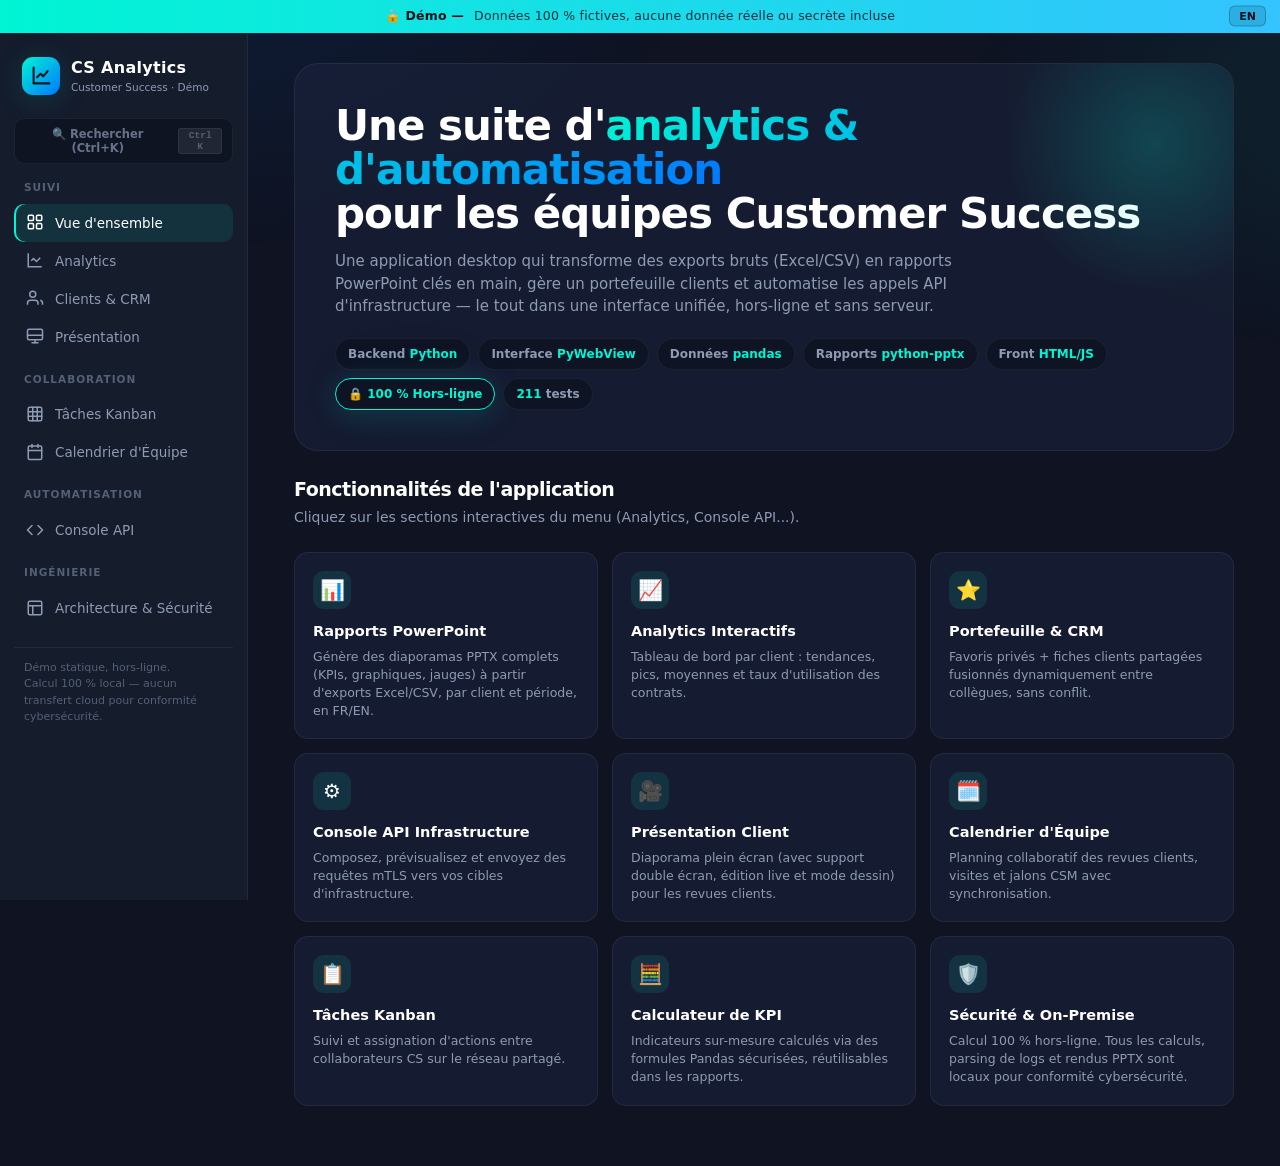
==== commit 86a80c2b: "Update test counters on main portal and synchronize CS Analytics demo inside apps/ folder" ====
--- a/CS-Analytics/index.html
+++ b/CS-Analytics/index.html
@@ -299,7 +299,7 @@
           <span class="tag">Rapports <b>python-pptx</b></span>
           <span class="tag">Front <b>HTML/JS</b></span>
           <span class="tag" style="border-color:var(--accent-cyan);box-shadow:var(--glow)">🔒 <b>100 % Hors-ligne</b></span>
-          <span class="tag"><b>145</b> tests</span>
+          <span class="tag"><b>211</b> tests</span>
         </div>
       </div>
 
